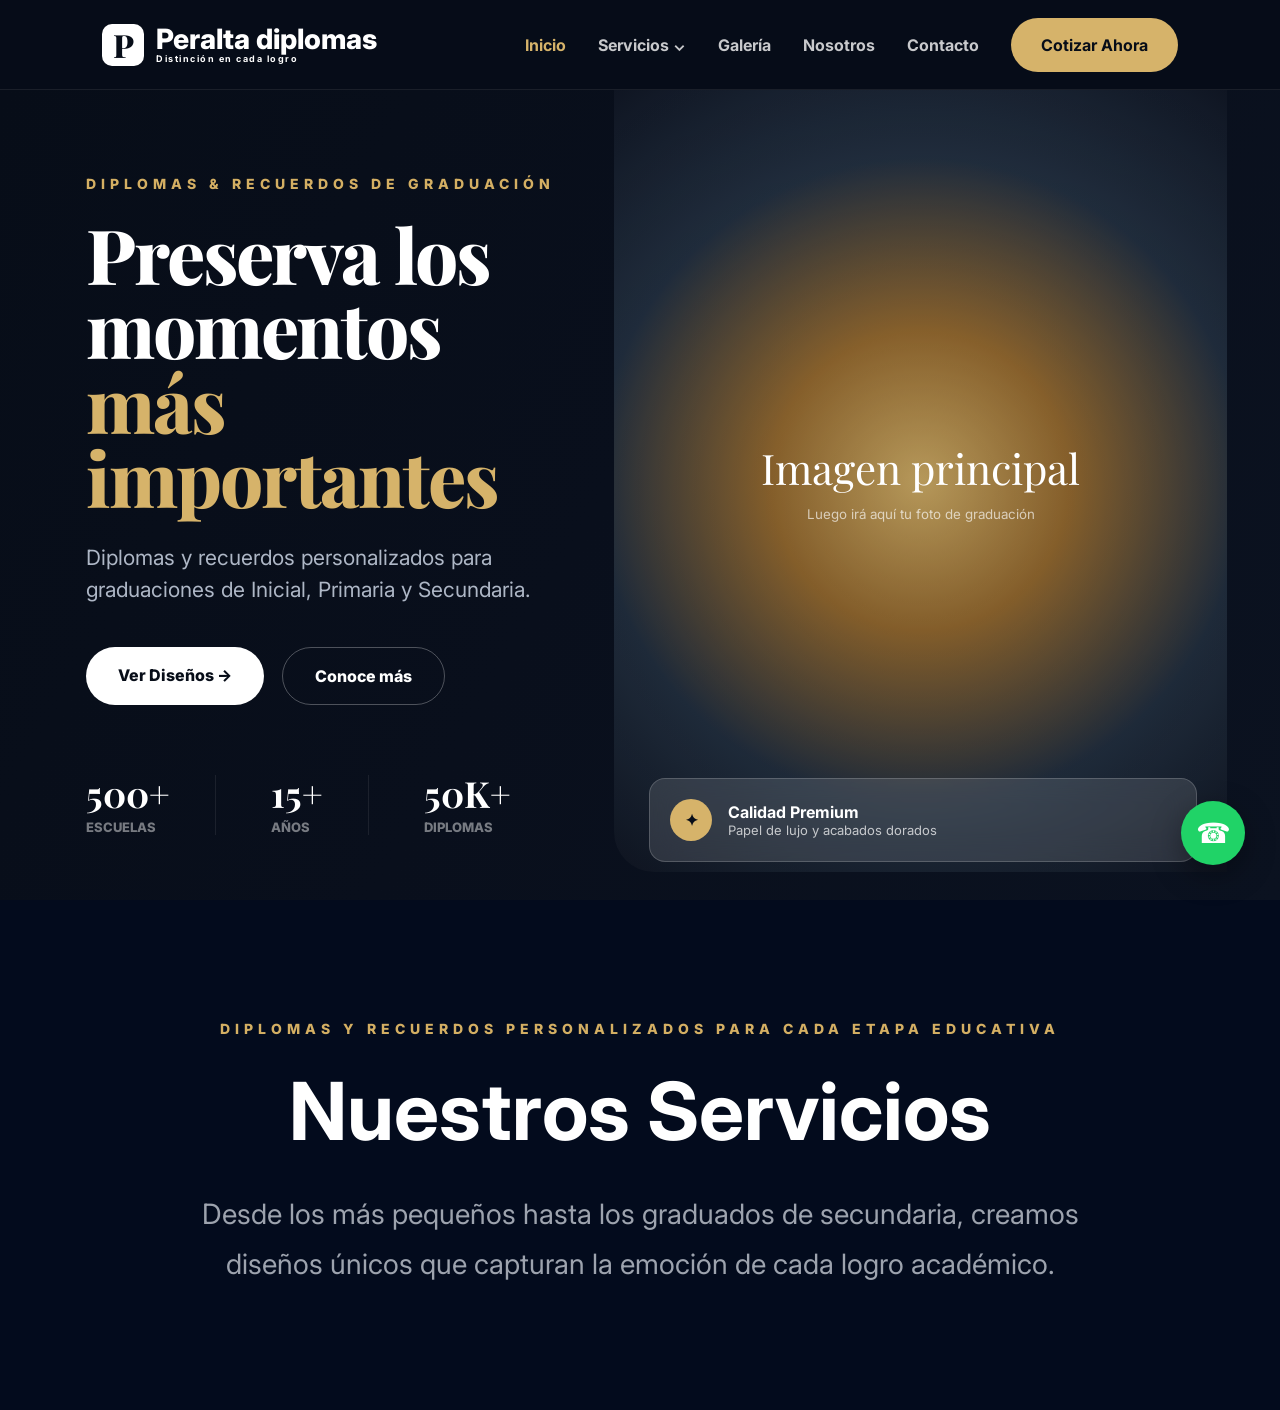
==== index.html @ 95eda418 "Inicio proyecto Peralta Diplomas" ====
<!DOCTYPE html>
<html lang="es">
<head>
    <meta charset="UTF-8">
    <meta name="viewport" content="width=device-width, initial-scale=1.0">
    <title>Peralta Diplomas</title>

    <!-- Tipografías -->
    <link href="https://fonts.googleapis.com/css2?family=Inter:wght@400;500;600;700&family=Playfair+Display:wght@600;700;800&display=swap" rel="stylesheet">

    <!-- Estilos -->
    <link rel="stylesheet" href="css/style.css">
</head>

<body>

    <!-- HEADER FIJO -->
    <header class="header">
        <div class="logo-box">
            <div class="logo-img">P</div>
            <div>
                <h2>Peralta diplomas</h2>
                <p>Distinción en cada logro</p>
            </div>
        </div>

        <nav class="navbar">
            <a href="index.html" class="active">Inicio</a>

            <div class="nav-dropdown">
                <a href="servicios.html">Servicios <span>⌄</span></a>

                <div class="dropdown-menu">
                    <a href="servicios.html#inicial">
                        <strong>Inicial</strong>
                        <small>Colorido y divertido</small>
                    </a>

                    <a href="servicios.html#primaria">
                        <strong>Primaria</strong>
                        <small>Creativo y equilibrado</small>
                    </a>

                    <a href="servicios.html#secundaria">
                        <strong>Secundaria</strong>
                        <small>Elegante y formal</small>
                    </a>

                    <a href="servicios.html#cuadros">
                        <strong>Cuadros</strong>
                        <small>Fotos enmarcadas premium</small>
                    </a>

                    <a href="servicios.html" class="ver-todos">Ver todos los servicios →</a>
                </div>
            </div>

            <a href="galeria.html">Galería</a>
            <a href="nosotros.html">Nosotros</a>
            <a href="contacto.html">Contacto</a>
            <a href="contacto.html" class="btn-cotizar">Cotizar Ahora</a>
        </nav>
    </header>


    <!-- HERO PRINCIPAL -->
    <main>

        <section class="hero">

            <div class="hero-text">
                <p class="eyebrow">DIPLOMAS & RECUERDOS DE GRADUACIÓN</p>

                <h1>
                    Preserva los momentos
                    <span>más importantes</span>
                </h1>

                <p class="hero-description">
                    Diplomas y recuerdos personalizados para graduaciones de Inicial, Primaria y Secundaria.
                </p>

                <div class="hero-buttons">
                    <a href="galeria.html" class="btn-primary">Ver Diseños <span>→</span></a>
                    <a href="#servicios" class="btn-secondary">Conoce más</a>
                </div>

                <div class="stats">
                    <div>
                        <h3>500+</h3>
                        <p>Escuelas</p>
                    </div>

                    <div>
                        <h3>15+</h3>
                        <p>Años</p>
                    </div>

                    <div>
                        <h3>50K+</h3>
                        <p>Diplomas</p>
                    </div>
                </div>
            </div>


            <div class="hero-image">
                <div class="image-placeholder">
                    <p>Imagen principal</p>
                    <small>Luego irá aquí tu foto de graduación</small>
                </div>

                <div class="premium-card">
                    <div class="premium-icon">✦</div>
                    <div>
                        <h4>Calidad Premium</h4>
                        <p>Papel de lujo y acabados dorados</p>
                    </div>
                </div>
            </div>

        </section>
<!-- NUESTROS SERVICIOS -->

<section class="services-section">

    <div class="section-header">

        <p class="eyebrow">
            DIPLOMAS Y RECUERDOS PERSONALIZADOS PARA CADA ETAPA EDUCATIVA
        </p>

        <h2>
            Nuestros Servicios
        </h2>

        <p class="section-description">
            Desde los más pequeños hasta los graduados de secundaria,
            creamos diseños únicos que capturan la emoción de cada logro académico.
        </p>

    </div>

</section>
    </main>


    <!-- WHATSAPP FLOTANTE -->
    <a class="whatsapp" href="https://wa.me/51974747446?text=Hola,%20quisiera%20información%20sobre%20los%20recuerdos%20y%20diplomas%20personalizados%20de%20Peralta%20Diplomas." target="_blank">
        ☎
    </a>


    <script src="js/script.js"></script>
</body>
</html>
---- css/style.css ----
*{
    margin:0;
    padding:0;
    box-sizing:border-box;
}

:root{
    --dark:#070d18;
    --dark-2:#0b1220;
    --dark-3:#101827;
    --gold:#d6b36a;
    --gold-soft:#e0c27a;
    --white:#ffffff;
    --text:#aeb7c6;
    --line:rgba(255,255,255,0.08);
}

html{
    scroll-behavior:smooth;
}

body{
    background:var(--dark);
    color:var(--white);
    font-family:'Inter', sans-serif;
}

/* HEADER */
.header{
    width:100%;
    height:90px;
    padding:0 8%;
    background:rgba(7,13,24,0.96);
    border-bottom:1px solid var(--line);

    display:flex;
    justify-content:space-between;
    align-items:center;

    position:fixed;
    top:0;
    left:0;
    z-index:1000;
}

.logo-box{
    display:flex;
    align-items:center;
    gap:12px;
}

.logo-img{
    width:42px;
    height:42px;
    border-radius:10px;
    background:var(--white);
    color:var(--dark);
    font-family:'Playfair Display', serif;
    font-size:32px;
    font-weight:800;

    display:flex;
    align-items:center;
    justify-content:center;
}

.logo-box h2{
    font-size:28px;
    line-height:1;
    font-weight:800;
}

.logo-box p{
    font-size:9px;
    letter-spacing:1.5px;
    font-weight:700;
}

.logo-box span{
    font-family:'Playfair Display', serif;
    font-size:24px;
    font-weight:700;
    margin-left:8px;
}

.navbar{
    display:flex;
    align-items:center;
    gap:32px;
}

.navbar a{
    color:rgba(255,255,255,0.78);
    text-decoration:none;
    font-weight:700;
    transition:0.3s;
}

.navbar a:hover,
.navbar a.active{
    color:var(--gold);
}

.btn-cotizar{
    background:var(--gold);
    color:var(--dark)!important;
    padding:17px 30px;
    border-radius:40px;
}

/* DROPDOWN */
.nav-dropdown{
    position:relative;
}

.dropdown-menu{
    position:absolute;
    top:45px;
    left:-20px;
    width:260px;
    background:#0e1728;
    border:1px solid var(--line);
    border-radius:16px;
    overflow:hidden;
    opacity:0;
    visibility:hidden;
    transform:translateY(10px);
    transition:0.3s;
    box-shadow:0 20px 50px rgba(0,0,0,0.35);
}

.nav-dropdown:hover .dropdown-menu{
    opacity:1;
    visibility:visible;
    transform:translateY(0);
}

.dropdown-menu a{
    display:block;
    padding:18px;
    color:white;
}

.dropdown-menu a:hover{
    background:rgba(255,255,255,0.04);
}

.dropdown-menu strong{
    display:block;
    font-size:15px;
}

.dropdown-menu small{
    color:var(--text);
}

.ver-todos{
    border-top:1px solid var(--line);
    color:var(--gold)!important;
}

/* HERO */
main{
    padding-top:90px;
}

.hero{
    min-height:calc(100vh - 90px);
    display:grid;
    grid-template-columns:48% 52%;
    background:linear-gradient(120deg,#070d18 0%,#090f1c 48%,#0b1220 100%);
}

.hero-text{
    padding:70px 8% 50px 14%;
    display:flex;
    flex-direction:column;
    justify-content:center;
}

.eyebrow{
    color:var(--gold);
    font-size:13px;
    font-weight:800;
    letter-spacing:8px;
    margin-bottom:28px;
}

.hero h1{
    font-family:'Playfair Display', serif;
    font-size:76px;
    line-height:0.98;
    font-weight:800;
    letter-spacing:-2px;
    margin-bottom:28px;
}

.hero h1 span{
    color:var(--gold);
    display:block;
}

.hero-description{
    color:var(--text);
    font-size:21px;
    line-height:1.5;
    max-width:620px;
    margin-bottom:42px;
}

.hero-buttons{
    display:flex;
    gap:18px;
    margin-bottom:70px;
}

.btn-primary,
.btn-secondary{
    padding:18px 32px;
    border-radius:40px;
    text-decoration:none;
    font-weight:800;
    transition:0.3s;
}

.btn-primary{
    background:white;
    color:var(--dark);
}

.btn-secondary{
    color:white;
    border:1px solid rgba(255,255,255,0.28);
}

.btn-primary:hover,
.btn-secondary:hover{
    transform:translateY(-4px);
}

.stats{
    display:flex;
    gap:55px;
}

.stats div{
    padding-right:45px;
    border-right:1px solid var(--line);
}

.stats div:last-child{
    border-right:none;
}

.stats h3{
    font-family:'Playfair Display', serif;
    color:white;
    font-size:36px;
    line-height:1;
}

.stats p{
    color:rgba(255,255,255,0.45);
    text-transform:uppercase;
    font-weight:800;
    font-size:13px;
    margin-top:8px;
}

/* HERO IMAGE */
.hero-image{
    position:relative;
    min-height:calc(100vh - 90px);
    padding:0 8% 28px 0;
    display:flex;
    align-items:stretch;
}

.image-placeholder{
    width:100%;
    min-height:100%;
    border-radius:0 0 0 40px;
    background:
        linear-gradient(rgba(0,0,0,0.12),rgba(0,0,0,0.18)),
        radial-gradient(circle at center,#d6b36a 0%,#9c6f32 30%,#243244 65%,#111827 100%);
    display:flex;
    flex-direction:column;
    justify-content:center;
    align-items:center;
    text-align:center;
    color:white;
    overflow:hidden;
}

.image-placeholder p{
    font-family:'Playfair Display', serif;
    font-size:42px;
}

.image-placeholder small{
    color:rgba(255,255,255,0.65);
    margin-top:10px;
}

.premium-card{
    position:absolute;
    left:35px;
    right:calc(8% + 30px);
    bottom:38px;
    padding:20px;
    border-radius:16px;
    background:rgba(255,255,255,0.12);
    backdrop-filter:blur(14px);
    border:1px solid rgba(255,255,255,0.18);

    display:flex;
    gap:16px;
    align-items:center;
}

.premium-icon{
    width:42px;
    height:42px;
    border-radius:50%;
    background:var(--gold);
    color:var(--dark);
    display:flex;
    align-items:center;
    justify-content:center;
    font-weight:900;
}

.premium-card h4{
    font-size:16px;
}

.premium-card p{
    color:rgba(255,255,255,0.72);
    font-size:13px;
}

/* SECCIÓN TEMPORAL */
.section-dark{
    min-height:70vh;
    background:#090f1c;
    padding:120px 8%;
    text-align:center;
}

.center{
    text-align:center;
}

.section-title{
    font-family:'Playfair Display', serif;
    font-size:58px;
    margin-bottom:18px;
}

.section-subtitle{
    color:var(--text);
    font-size:20px;
}

/* WHATSAPP */
.whatsapp{
    width:64px;
    height:64px;
    border-radius:50%;
    background:#20d367;
    color:white;
    text-decoration:none;
    font-size:28px;

    display:flex;
    justify-content:center;
    align-items:center;

    position:fixed;
    right:35px;
    bottom:35px;
    z-index:1200;

    box-shadow:0 10px 30px rgba(0,0,0,0.35);
    transition:0.3s;
}

.whatsapp:hover{
    transform:scale(1.08);
}

/* RESPONSIVE */
@media(max-width:1000px){
    .header{
        height:auto;
        padding:18px 6%;
        flex-direction:column;
        gap:18px;
    }

    main{
        padding-top:150px;
    }

    .navbar{
        flex-wrap:wrap;
        justify-content:center;
        gap:18px;
    }

    .hero{
        grid-template-columns:1fr;
    }

    .hero-text{
        padding:60px 8%;
    }

    .hero h1{
        font-size:54px;
    }

    .hero-image{
        padding:0 8% 40px;
        min-height:520px;
    }

    .image-placeholder{
        border-radius:30px;
    }
}
/* ========================= */
/* NUESTROS SERVICIOS */
/* ========================= */

.services-section{
    padding:120px 8%;
    background:#030B1D;
}

.section-header{
    text-align:center;
    max-width:900px;
    margin:auto;
}

.eyebrow{
    color:#D4AF63;
    letter-spacing:5px;
    font-size:14px;
    margin-bottom:25px;
}

.section-header h2{
    font-size:80px;
    color:white;
    margin-bottom:30px;
}

.section-description{
    font-size:28px;
    color:#9DA3AE;
    line-height:1.8;
}
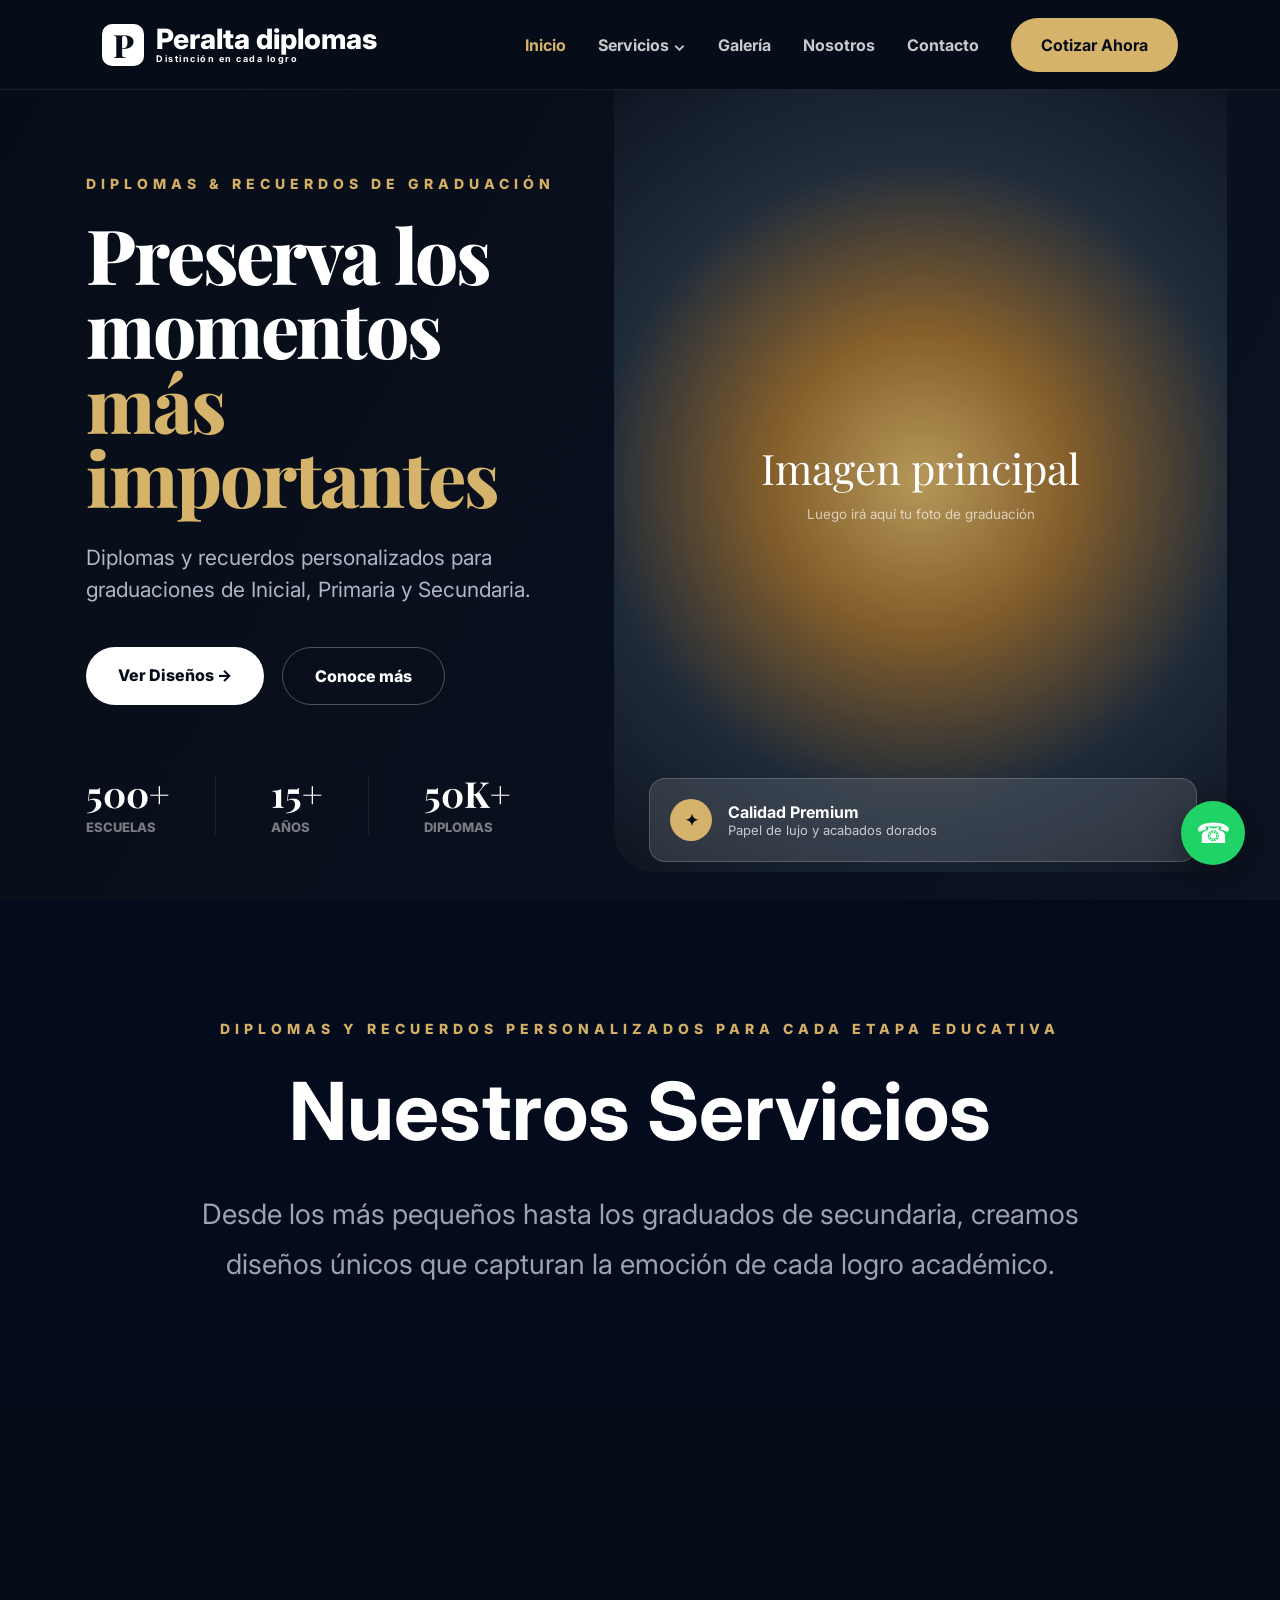
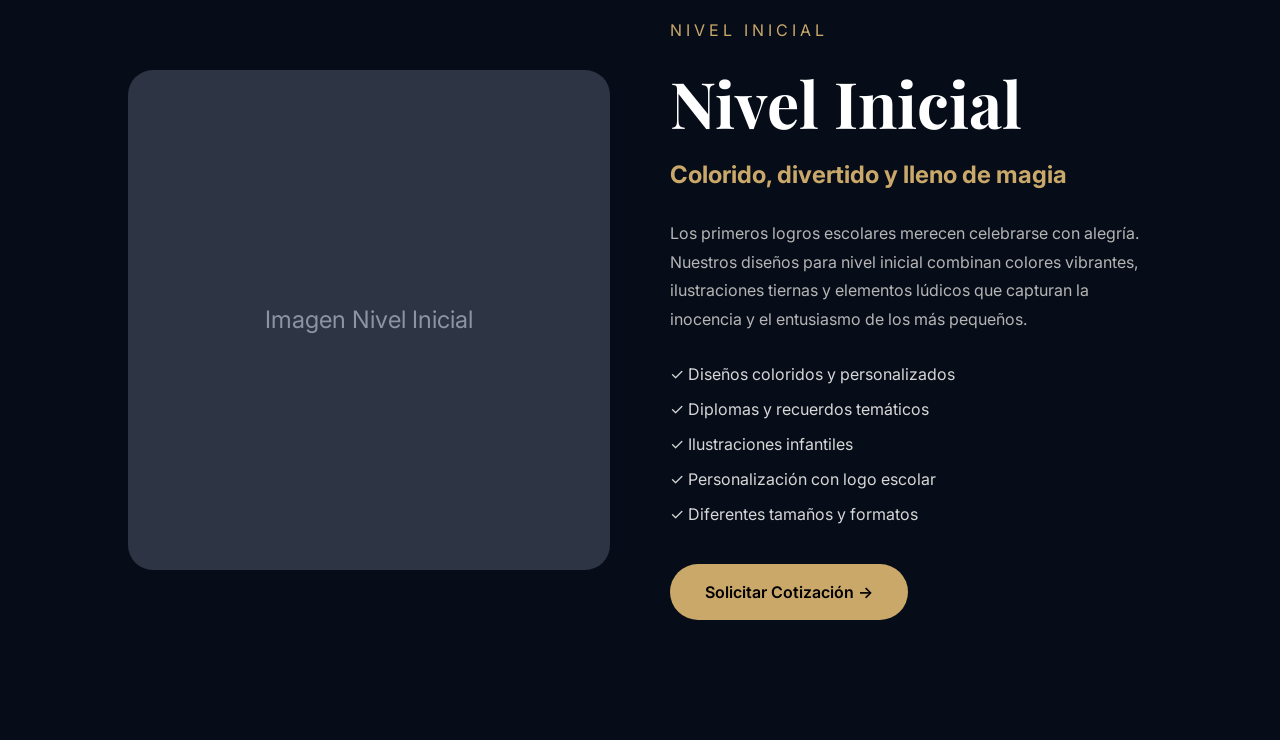
==== commit fa2ebda3: "Agregue bloque Nivel Inicial" ====
--- a/index.html
+++ b/index.html
@@ -142,7 +142,58 @@
     </div>
 
 </section>
-    </main>
+<!-- NIVEL INICIAL -->
+
+<main>
+<section class="service-block">
+
+    <div class="service-image">
+
+        <div class="image-temp">
+            Imagen Nivel Inicial
+        </div>
+
+    </div>
+
+    <div class="service-content">
+
+        <p class="service-tag">
+            NIVEL INICIAL
+        </p>
+
+        <h2>
+            Nivel Inicial
+        </h2>
+
+        <h3>
+            Colorido, divertido y lleno de magia
+        </h3>
+
+        <p class="service-text">
+            Los primeros logros escolares merecen celebrarse con alegría.
+            Nuestros diseños para nivel inicial combinan colores vibrantes,
+            ilustraciones tiernas y elementos lúdicos que capturan la inocencia
+            y el entusiasmo de los más pequeños.
+        </p>
+
+        <ul class="service-list">
+            <li>✓ Diseños coloridos y personalizados</li>
+            <li>✓ Diplomas y recuerdos temáticos</li>
+            <li>✓ Ilustraciones infantiles</li>
+            <li>✓ Personalización con logo escolar</li>
+            <li>✓ Diferentes tamaños y formatos</li>
+        </ul>
+
+        <a href="contacto.html" class="btn-service">
+            Solicitar Cotización →
+        </a>
+
+    </div>
+
+</section>
+</main>
+
+<!-- WHATSAPP FLOTANTE -->
 
 
     <!-- WHATSAPP FLOTANTE -->
--- a/css/style.css
+++ b/css/style.css
@@ -461,4 +461,74 @@
     font-size:28px;
     color:#9DA3AE;
     line-height:1.8;
-}+}
+/* ========================= */
+/* NIVEL INICIAL */
+/* ========================= */
+
+.service-block{
+    display:grid;
+    grid-template-columns:1fr 1fr;
+    gap:60px;
+    align-items:center;
+    padding:120px 10%;
+}
+
+.image-temp{
+    width:100%;
+    height:500px;
+    border-radius:25px;
+    background:#2d3443;
+    color:#8c93a3;
+    display:flex;
+    align-items:center;
+    justify-content:center;
+    font-size:24px;
+}
+
+.service-tag{
+    color:#caa86a;
+    letter-spacing:4px;
+    margin-bottom:20px;
+}
+
+.service-content h2{
+    font-family:'Playfair Display', serif;
+    font-size:64px;
+    color:white;
+    margin-bottom:15px;
+}
+
+.service-content h3{
+    color:#caa86a;
+    font-size:24px;
+    margin-bottom:30px;
+}
+
+.service-text{
+    color:#b5b5b5;
+    line-height:1.8;
+    margin-bottom:30px;
+}
+
+.service-list{
+    list-style:none;
+    padding:0;
+    margin-bottom:40px;
+}
+
+.service-list li{
+    margin-bottom:15px;
+    color:#d7d7d7;
+}
+
+.btn-service{
+    display:inline-block;
+    padding:18px 35px;
+    background:#caa86a;
+    color:#000;
+    border-radius:50px;
+    text-decoration:none;
+    font-weight:600;
+}
+
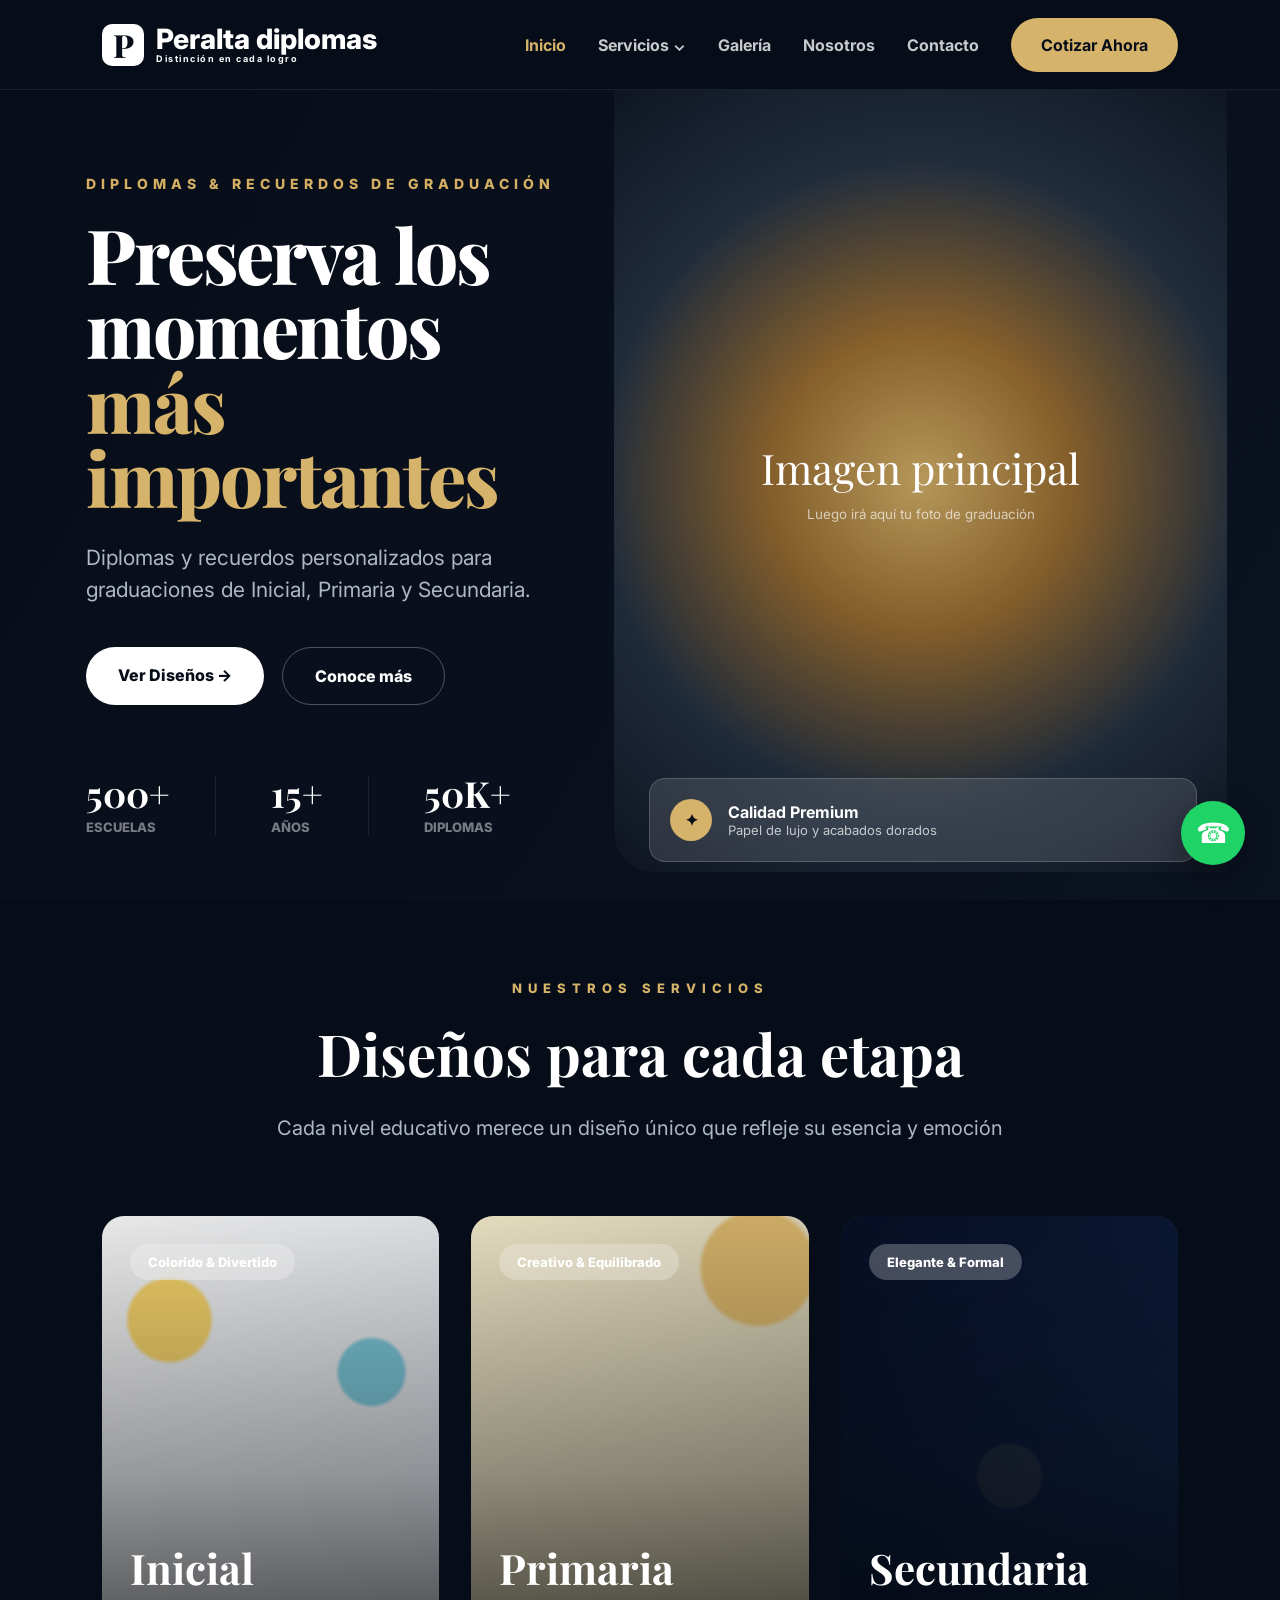
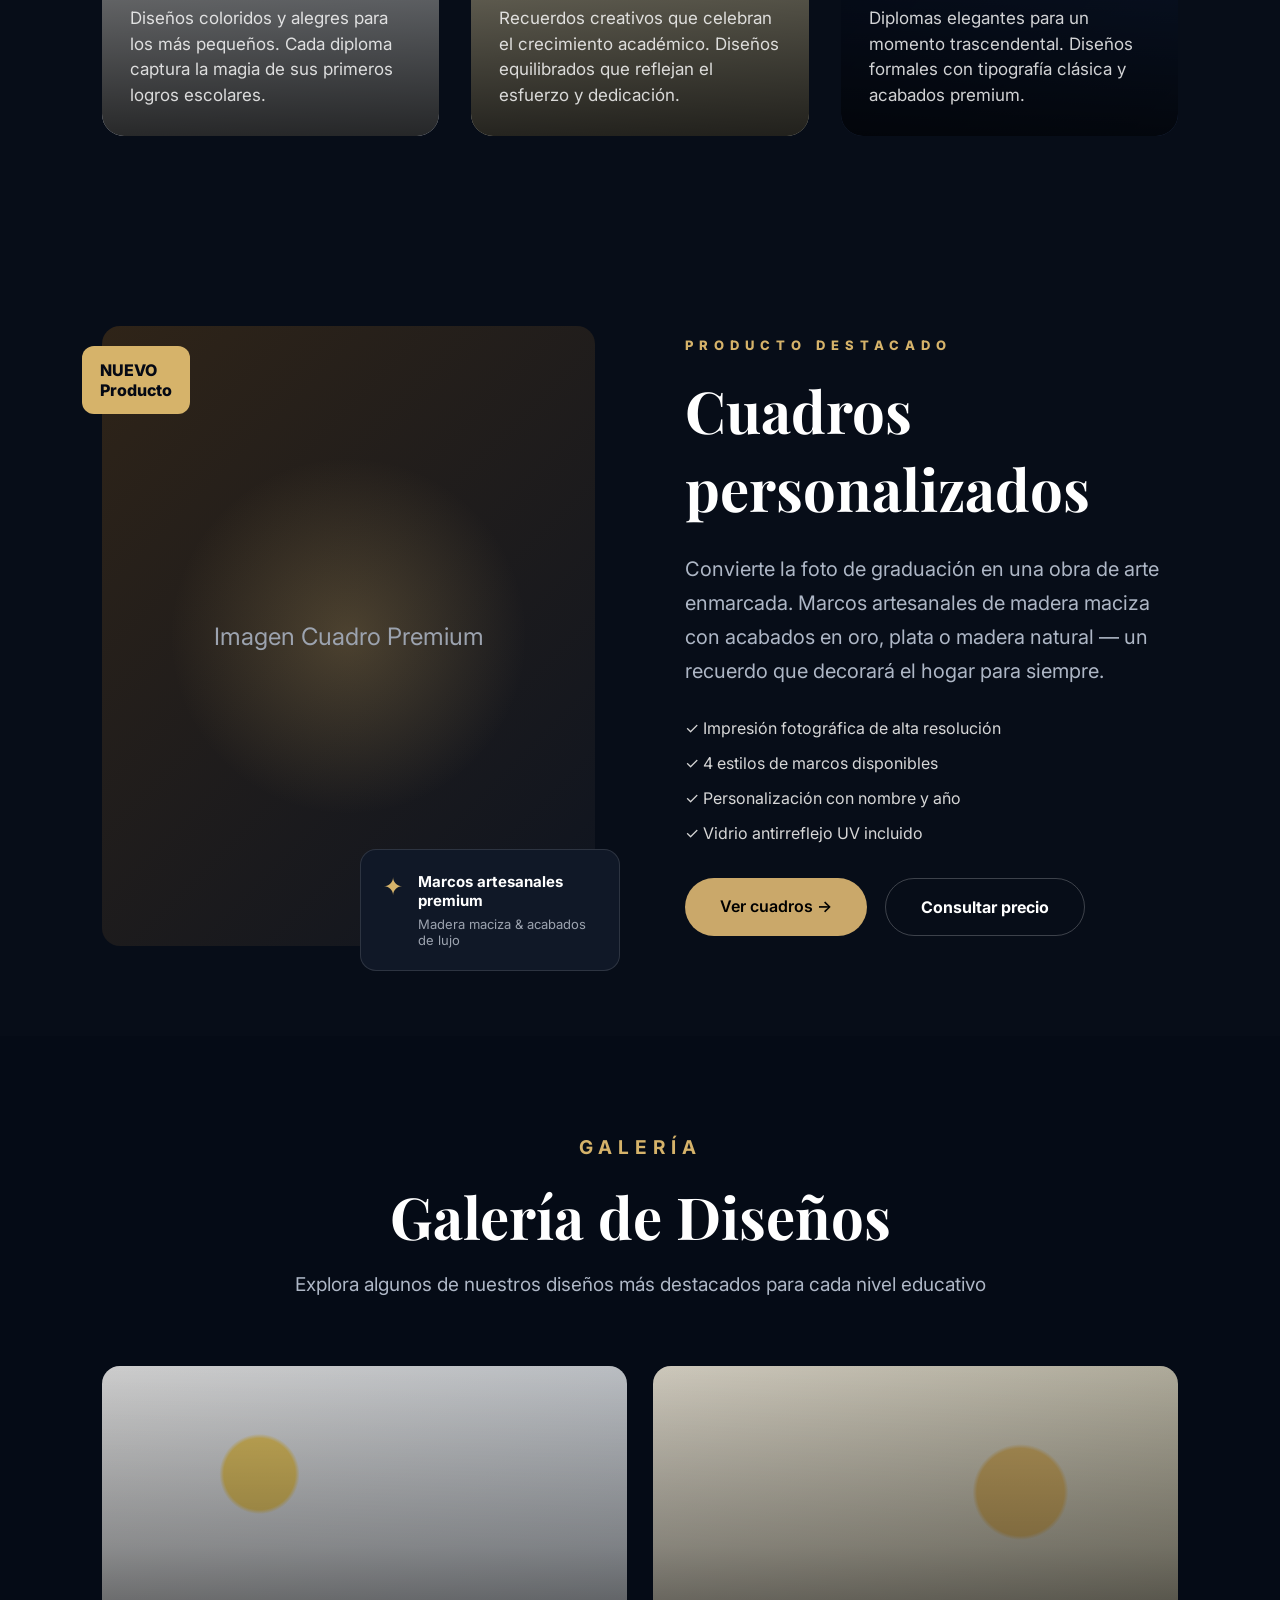
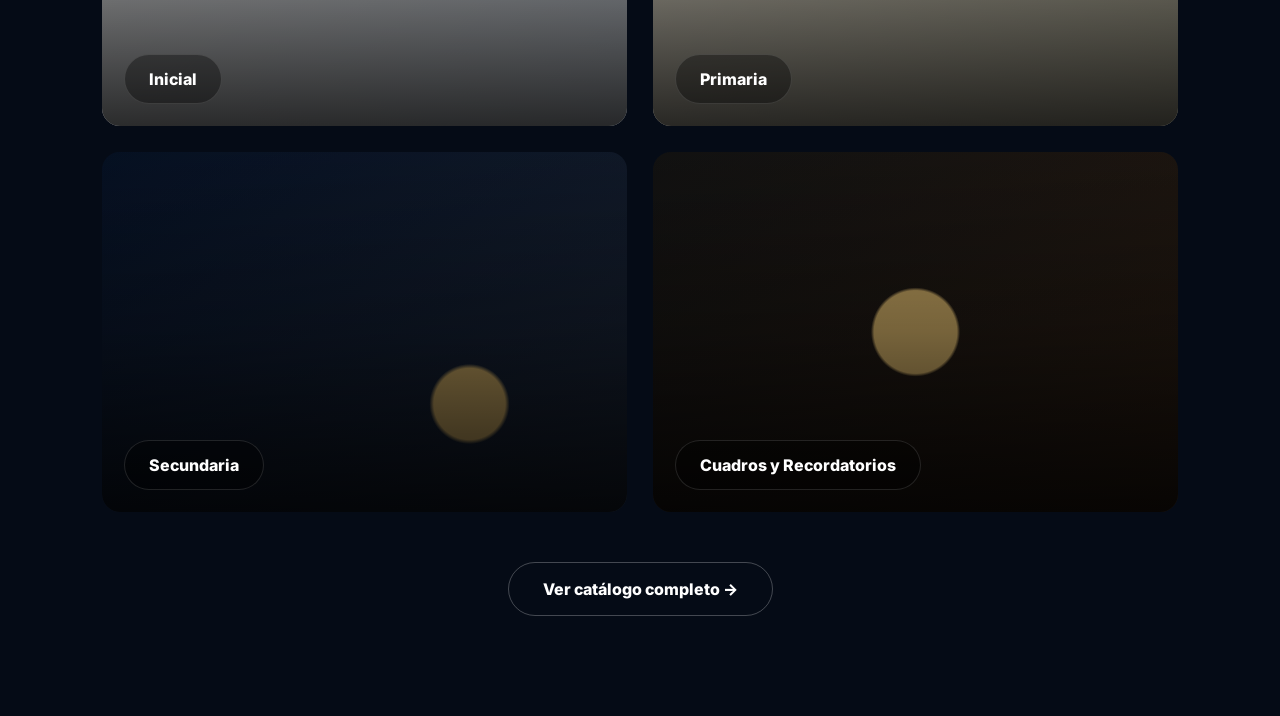
==== commit d392a72e: "Galería y mejoras visuales" ====
--- a/index.html
+++ b/index.html
@@ -120,78 +120,158 @@
             </div>
 
         </section>
-<!-- NUESTROS SERVICIOS -->
-
-<section class="services-section">
+<!-- DISEÑOS PARA CADA ETAPA -->
+
+<section class="designs-section" id="servicios">
 
     <div class="section-header">
-
-        <p class="eyebrow">
-            DIPLOMAS Y RECUERDOS PERSONALIZADOS PARA CADA ETAPA EDUCATIVA
+        <p class="section-tag">NUESTROS SERVICIOS</p>
+
+        <h2>Diseños para cada etapa</h2>
+
+        <p class="section-description">
+            Cada nivel educativo merece un diseño único que refleje su esencia y emoción
         </p>
-
-        <h2>
-            Nuestros Servicios
-        </h2>
-
-        <p class="section-description">
-            Desde los más pequeños hasta los graduados de secundaria,
-            creamos diseños únicos que capturan la emoción de cada logro académico.
+    </div>
+
+    <div class="designs-grid">
+
+        <div class="design-card card-inicial">
+            <div class="card-badge">Colorido & Divertido</div>
+
+            <div class="card-content">
+                <h3>Inicial</h3>
+                <p>
+                    Diseños coloridos y alegres para los más pequeños.
+                    Cada diploma captura la magia de sus primeros logros escolares.
+                </p>
+            </div>
+        </div>
+
+        <div class="design-card card-primaria">
+            <div class="card-badge">Creativo & Equilibrado</div>
+
+            <div class="card-content">
+                <h3>Primaria</h3>
+                <p>
+                    Recuerdos creativos que celebran el crecimiento académico.
+                    Diseños equilibrados que reflejan el esfuerzo y dedicación.
+                </p>
+            </div>
+        </div>
+
+        <div class="design-card card-secundaria">
+            <div class="card-badge">Elegante & Formal</div>
+
+            <div class="card-content">
+                <h3>Secundaria</h3>
+                <p>
+                    Diplomas elegantes para un momento trascendental.
+                    Diseños formales con tipografía clásica y acabados premium.
+                </p>
+            </div>
+        </div>
+
+    </div>
+
+</section>
+
+<!-- CUADROS Y RECORDATORIOS -->
+
+<section class="featured-product">
+
+    <div class="featured-image">
+        <span class="new-label">NUEVO<br>Producto</span>
+
+        <div class="frame-placeholder">
+            Imagen Cuadro Premium
+        </div>
+
+        <div class="frame-card">
+            <span>✦</span>
+            <div>
+                <h4>Marcos artesanales premium</h4>
+                <p>Madera maciza & acabados de lujo</p>
+            </div>
+        </div>
+    </div>
+
+    <div class="featured-content">
+
+        <p class="section-tag">PRODUCTO DESTACADO</p>
+
+        <h2>Cuadros personalizados</h2>
+
+        <p class="featured-text">
+            Convierte la foto de graduación en una obra de arte enmarcada.
+            Marcos artesanales de madera maciza con acabados en oro, plata o
+            madera natural — un recuerdo que decorará el hogar para siempre.
         </p>
 
+        <ul class="featured-list">
+            <li>✓ Impresión fotográfica de alta resolución</li>
+            <li>✓ 4 estilos de marcos disponibles</li>
+            <li>✓ Personalización con nombre y año</li>
+            <li>✓ Vidrio antirreflejo UV incluido</li>
+        </ul>
+
+        <div class="featured-buttons">
+            <a href="servicios.html#cuadros" class="btn-service">Ver cuadros →</a>
+            <a href="contacto.html" class="btn-outline">Consultar precio</a>
+        </div>
+
     </div>
 
 </section>
-<!-- NIVEL INICIAL -->
-
-<main>
-<section class="service-block">
-
-    <div class="service-image">
-
-        <div class="image-temp">
-            Imagen Nivel Inicial
-        </div>
-
-    </div>
-
-    <div class="service-content">
-
-        <p class="service-tag">
-            NIVEL INICIAL
+<!-- GALERÍA DE DISEÑOS -->
+
+<section class="gallery-preview" id="galeria">
+
+    <div class="gallery-header">
+        <p class="section-tag">GALERÍA</p>
+
+        <h2>Galería de Diseños</h2>
+
+        <p>
+            Explora algunos de nuestros diseños más destacados para cada nivel educativo
         </p>
-
-        <h2>
-            Nivel Inicial
-        </h2>
-
-        <h3>
-            Colorido, divertido y lleno de magia
-        </h3>
-
-        <p class="service-text">
-            Los primeros logros escolares merecen celebrarse con alegría.
-            Nuestros diseños para nivel inicial combinan colores vibrantes,
-            ilustraciones tiernas y elementos lúdicos que capturan la inocencia
-            y el entusiasmo de los más pequeños.
-        </p>
-
-        <ul class="service-list">
-            <li>✓ Diseños coloridos y personalizados</li>
-            <li>✓ Diplomas y recuerdos temáticos</li>
-            <li>✓ Ilustraciones infantiles</li>
-            <li>✓ Personalización con logo escolar</li>
-            <li>✓ Diferentes tamaños y formatos</li>
-        </ul>
-
-        <a href="contacto.html" class="btn-service">
-            Solicitar Cotización →
-        </a>
-
-    </div>
+    </div>
+
+    <div class="gallery-grid">
+
+        <div class="gallery-card">
+            <div class="gallery-img temp-inicial"></div>
+            <span class="gallery-label">Inicial</span>
+            <div class="zoom-icon">⌕</div>
+        </div>
+
+        <div class="gallery-card">
+            <div class="gallery-img temp-primaria"></div>
+            <span class="gallery-label">Primaria</span>
+            <div class="zoom-icon">⌕</div>
+        </div>
+
+        <div class="gallery-card">
+            <div class="gallery-img temp-secundaria"></div>
+            <span class="gallery-label">Secundaria</span>
+            <div class="zoom-icon">⌕</div>
+        </div>
+
+        <div class="gallery-card">
+            <div class="gallery-img temp-cuadros"></div>
+            <span class="gallery-label">Cuadros y Recordatorios</span>
+            <div class="zoom-icon">⌕</div>
+        </div>
+
+    </div>
+
+<div class="catalog-button-wrap">
+    <a href="galeria.html" class="catalog-button">
+        Ver catálogo completo →
+    </a>
+</div>
 
 </section>
-</main>
 
 <!-- WHATSAPP FLOTANTE -->
 
--- a/css/style.css
+++ b/css/style.css
@@ -434,7 +434,7 @@
 /* ========================= */
 
 .services-section{
-    padding:120px 8%;
+    padding:60px 8%;
     background:#030B1D;
 }
 
@@ -471,7 +471,7 @@
     grid-template-columns:1fr 1fr;
     gap:60px;
     align-items:center;
-    padding:120px 10%;
+    padding:60px 10%;
 }
 
 .image-temp{
@@ -531,4 +531,462 @@
     text-decoration:none;
     font-weight:600;
 }
-
+.service-block:nth-child(even){
+    grid-template-columns:1fr 1fr;
+}
+
+.service-block:nth-child(even) .service-content{
+    order:1;
+}
+
+.service-block:nth-child(even) .service-image{
+    order:2;
+}
+/* ========================= */
+/* DISEÑOS PARA CADA ETAPA */
+/* ========================= */
+
+.designs-section{
+    padding:80px 8% 100px;
+    background:#070d18;
+}
+
+.designs-section .section-header{
+    text-align:center;
+    max-width:900px;
+    margin:0 auto 70px;
+}
+
+.section-tag{
+    color:#d6b36a;
+    letter-spacing:6px;
+    font-size:13px;
+    font-weight:800;
+    margin-bottom:18px;
+}
+
+.designs-section h2{
+    font-family:'Playfair Display', serif;
+    font-size:58px;
+    color:white;
+    margin-bottom:18px;
+}
+
+.designs-section .section-description{
+    color:#aeb7c6;
+    font-size:20px;
+}
+
+.designs-grid{
+    display:grid;
+    grid-template-columns:repeat(3, 1fr);
+    gap:32px;
+}
+
+.design-card{
+    height:520px;
+    border-radius:22px;
+    overflow:hidden;
+    position:relative;
+    padding:28px;
+    display:flex;
+    align-items:flex-end;
+    background:#2d3443;
+    cursor:pointer;
+    transition:transform .4s ease;
+}
+
+.design-card::before{
+    content:"";
+    position:absolute;
+    inset:0;
+    background:linear-gradient(
+        to bottom,
+        rgba(0,0,0,.05),
+        rgba(0,0,0,.35),
+        rgba(0,0,0,.82)
+    );
+    z-index:1;
+}
+
+.design-card::after{
+    content:"";
+    position:absolute;
+    inset:0;
+    background-size:cover;
+    background-position:center;
+    transition:transform .6s ease;
+    z-index:0;
+}
+
+/* Imágenes temporales */
+.card-inicial::after{
+    background:
+        radial-gradient(circle at 20% 20%, #f5d36b 0 8%, transparent 9%),
+        radial-gradient(circle at 80% 30%, #7cc7d9 0 7%, transparent 8%),
+        linear-gradient(135deg, #f4f4f4, #cfd6df);
+}
+
+.card-primaria::after{
+    background:
+        radial-gradient(circle at 85% 10%, #d6b36a 0 10%, transparent 11%),
+        linear-gradient(135deg, #f0e7c8, #b8b49c);
+}
+
+.card-secundaria::after{
+    background:
+        linear-gradient(135deg, rgba(4,13,35,.95), rgba(13,35,75,.85)),
+        radial-gradient(circle at center, #d6b36a 0 10%, transparent 11%);
+}
+
+.design-card:hover::after{
+    transform:scale(1.08);
+}
+
+.card-badge{
+    position:absolute;
+    top:28px;
+    left:28px;
+    z-index:2;
+    padding:10px 18px;
+    border-radius:30px;
+    background:rgba(255,255,255,.25);
+    backdrop-filter:blur(10px);
+    color:white;
+    font-size:13px;
+    font-weight:800;
+}
+
+.card-content{
+    position:relative;
+    z-index:2;
+    color:white;
+}
+
+.card-content h3{
+    font-family:'Playfair Display', serif;
+    font-size:42px;
+    margin-bottom:10px;
+}
+
+.card-content p{
+    color:rgba(255,255,255,.82);
+    font-size:17px;
+    line-height:1.5;
+}
+
+/* Responsive */
+@media(max-width:1000px){
+    .designs-grid{
+        grid-template-columns:1fr;
+    }
+
+    .design-card{
+        height:460px;
+    }
+
+    .designs-section h2{
+        font-size:44px;
+    }
+}
+/* ========================= */
+/* CUADROS PERSONALIZADOS */
+/* ========================= */
+
+.featured-product{
+    display:grid;
+    grid-template-columns:1fr 1fr;
+    gap:90px;
+    align-items:center;
+    padding:90px 8%;
+    background:#070d18;
+}
+
+.featured-image{
+    position:relative;
+}
+
+.frame-placeholder{
+    height:620px;
+    border-radius:18px;
+    background:
+        radial-gradient(circle at center, rgba(214,179,106,.25), transparent 45%),
+        linear-gradient(135deg, #2f2418, #0e1420);
+    display:flex;
+    align-items:center;
+    justify-content:center;
+    color:#9ca3af;
+    font-size:24px;
+}
+
+.new-label{
+    position:absolute;
+    top:20px;
+    left:-20px;
+    background:#d6b36a;
+    color:#050914;
+    padding:14px 18px;
+    border-radius:12px;
+    font-weight:800;
+    z-index:3;
+}
+
+.frame-card{
+    position:absolute;
+    right:-25px;
+    bottom:-25px;
+    width:260px;
+    padding:22px;
+    border-radius:16px;
+    background:#101827;
+    border:1px solid rgba(255,255,255,.12);
+    display:flex;
+    gap:15px;
+}
+
+.frame-card span{
+    color:#d6b36a;
+    font-size:24px;
+}
+
+.frame-card h4{
+    color:white;
+    font-size:15px;
+    margin-bottom:6px;
+}
+
+.frame-card p{
+    color:#9ca3af;
+    font-size:13px;
+}
+
+.featured-content h2{
+    font-family:'Playfair Display', serif;
+    font-size:58px;
+    color:white;
+    margin-bottom:25px;
+}
+
+.featured-text{
+    color:#aeb7c6;
+    font-size:20px;
+    line-height:1.7;
+    margin-bottom:30px;
+}
+
+.featured-list{
+    list-style:none;
+    margin-bottom:35px;
+}
+
+.featured-list li{
+    color:#d7d7d7;
+    margin-bottom:15px;
+}
+
+.featured-buttons{
+    display:flex;
+    gap:18px;
+}
+
+.btn-outline{
+    padding:18px 35px;
+    border:1px solid rgba(255,255,255,.22);
+    color:white;
+    border-radius:50px;
+    text-decoration:none;
+    font-weight:700;
+}
+
+@media(max-width:1000px){
+    .featured-product{
+        grid-template-columns:1fr;
+    }
+
+    .frame-placeholder{
+        height:480px;
+    }
+
+    .featured-content h2{
+        font-size:42px;
+    }
+}
+/* ========================= */
+/* GALERÍA DE DISEÑOS */
+/* ========================= */
+
+.gallery-preview{
+    padding:100px 8%;
+    background:#050b16;
+}
+
+.gallery-header{
+    text-align:center;
+    max-width:850px;
+    margin:0 auto 70px;
+}
+
+.gallery-header h2{
+    font-family:'Playfair Display', serif;
+    font-size:58px;
+    color:white;
+    margin-bottom:18px;
+}
+
+.gallery-header p{
+    color:#aeb7c6;
+    font-size:19px;
+}
+
+.gallery-grid{
+    display:grid;
+    grid-template-columns:1fr 1fr;
+    gap:26px;
+}
+
+.gallery-card{
+    height:360px;
+    border-radius:18px;
+    overflow:hidden;
+    position:relative;
+    cursor:pointer;
+    background:#202938;
+}
+
+.gallery-img{
+    width:100%;
+    height:100%;
+    background-size:cover;
+    background-position:center;
+    transition:transform .6s ease, filter .6s ease;
+}
+
+.gallery-card::after{
+    content:"";
+    position:absolute;
+    inset:0;
+    background:linear-gradient(
+        to bottom,
+        rgba(0,0,0,.12),
+        rgba(0,0,0,.35),
+        rgba(0,0,0,.78)
+    );
+    z-index:1;
+}
+
+.gallery-card:hover .gallery-img{
+    transform:scale(1.08);
+    filter:brightness(.75);
+}
+
+.gallery-label{
+    position:absolute;
+    left:22px;
+    bottom:22px;
+    z-index:2;
+    color:white;
+    padding:14px 24px;
+    border-radius:40px;
+    background:rgba(0,0,0,.35);
+    border:1px solid rgba(255,255,255,.12);
+    font-weight:800;
+}
+
+.zoom-icon{
+    position:absolute;
+    top:50%;
+    left:50%;
+    transform:translate(-50%, -50%) scale(.7);
+    z-index:3;
+
+    width:78px;
+    height:78px;
+    border-radius:50%;
+    border:3px solid #d6b36a;
+    color:white;
+    font-size:48px;
+
+    display:flex;
+    align-items:center;
+    justify-content:center;
+
+    opacity:0;
+    transition:.4s ease;
+}
+
+.gallery-card:hover .zoom-icon{
+    opacity:1;
+    transform:translate(-50%, -50%) scale(1);
+}
+
+/* Imágenes temporales */
+.temp-inicial{
+    background:
+        linear-gradient(rgba(0,0,0,.05), rgba(0,0,0,.15)),
+        radial-gradient(circle at 30% 30%, #f4d36b 0 8%, transparent 9%),
+        linear-gradient(135deg, #f5f5f5, #cfd6df);
+}
+
+.temp-primaria{
+    background:
+        linear-gradient(rgba(0,0,0,.05), rgba(0,0,0,.15)),
+        radial-gradient(circle at 70% 35%, #d6b36a 0 10%, transparent 11%),
+        linear-gradient(135deg, #f5efe0, #b7b39d);
+}
+
+.temp-secundaria{
+    background:
+        linear-gradient(rgba(0,0,0,.15), rgba(0,0,0,.25)),
+        radial-gradient(circle at 70% 70%, #d6b36a 0 8%, transparent 9%),
+        linear-gradient(135deg, #07152d, #1d2738);
+}
+
+.temp-cuadros{
+    background:
+        linear-gradient(rgba(0,0,0,.1), rgba(0,0,0,.2)),
+        radial-gradient(circle at center, #d6b36a 0 13%, transparent 14%),
+        linear-gradient(135deg, #151515, #2b1d12);
+}
+
+@media(max-width:900px){
+    .gallery-grid{
+        grid-template-columns:1fr;
+    }
+
+    .gallery-card{
+        height:300px;
+    }
+}
+.catalog-button-wrap{
+    width:100%;
+    display:flex;
+    justify-content:center;
+    align-items:center;
+    margin-top:50px;
+}
+
+.catalog-button{
+    display:inline-flex;
+    align-items:center;
+    justify-content:center;
+    gap:10px;
+    padding:16px 34px;
+    border-radius:50px;
+    border:1px solid rgba(255,255,255,0.25);
+    color:#ffffff;
+    background:transparent;
+    text-decoration:none;
+    font-weight:800;
+    transition:0.3s ease;
+}
+
+.catalog-button:hover{
+    background:#d6b36a;
+    color:#070d18;
+    transform:translateY(-3px);
+}
+.gallery-header .section-tag{
+    color:#d6b36a;
+    letter-spacing:6px;
+    font-weight:700;
+}
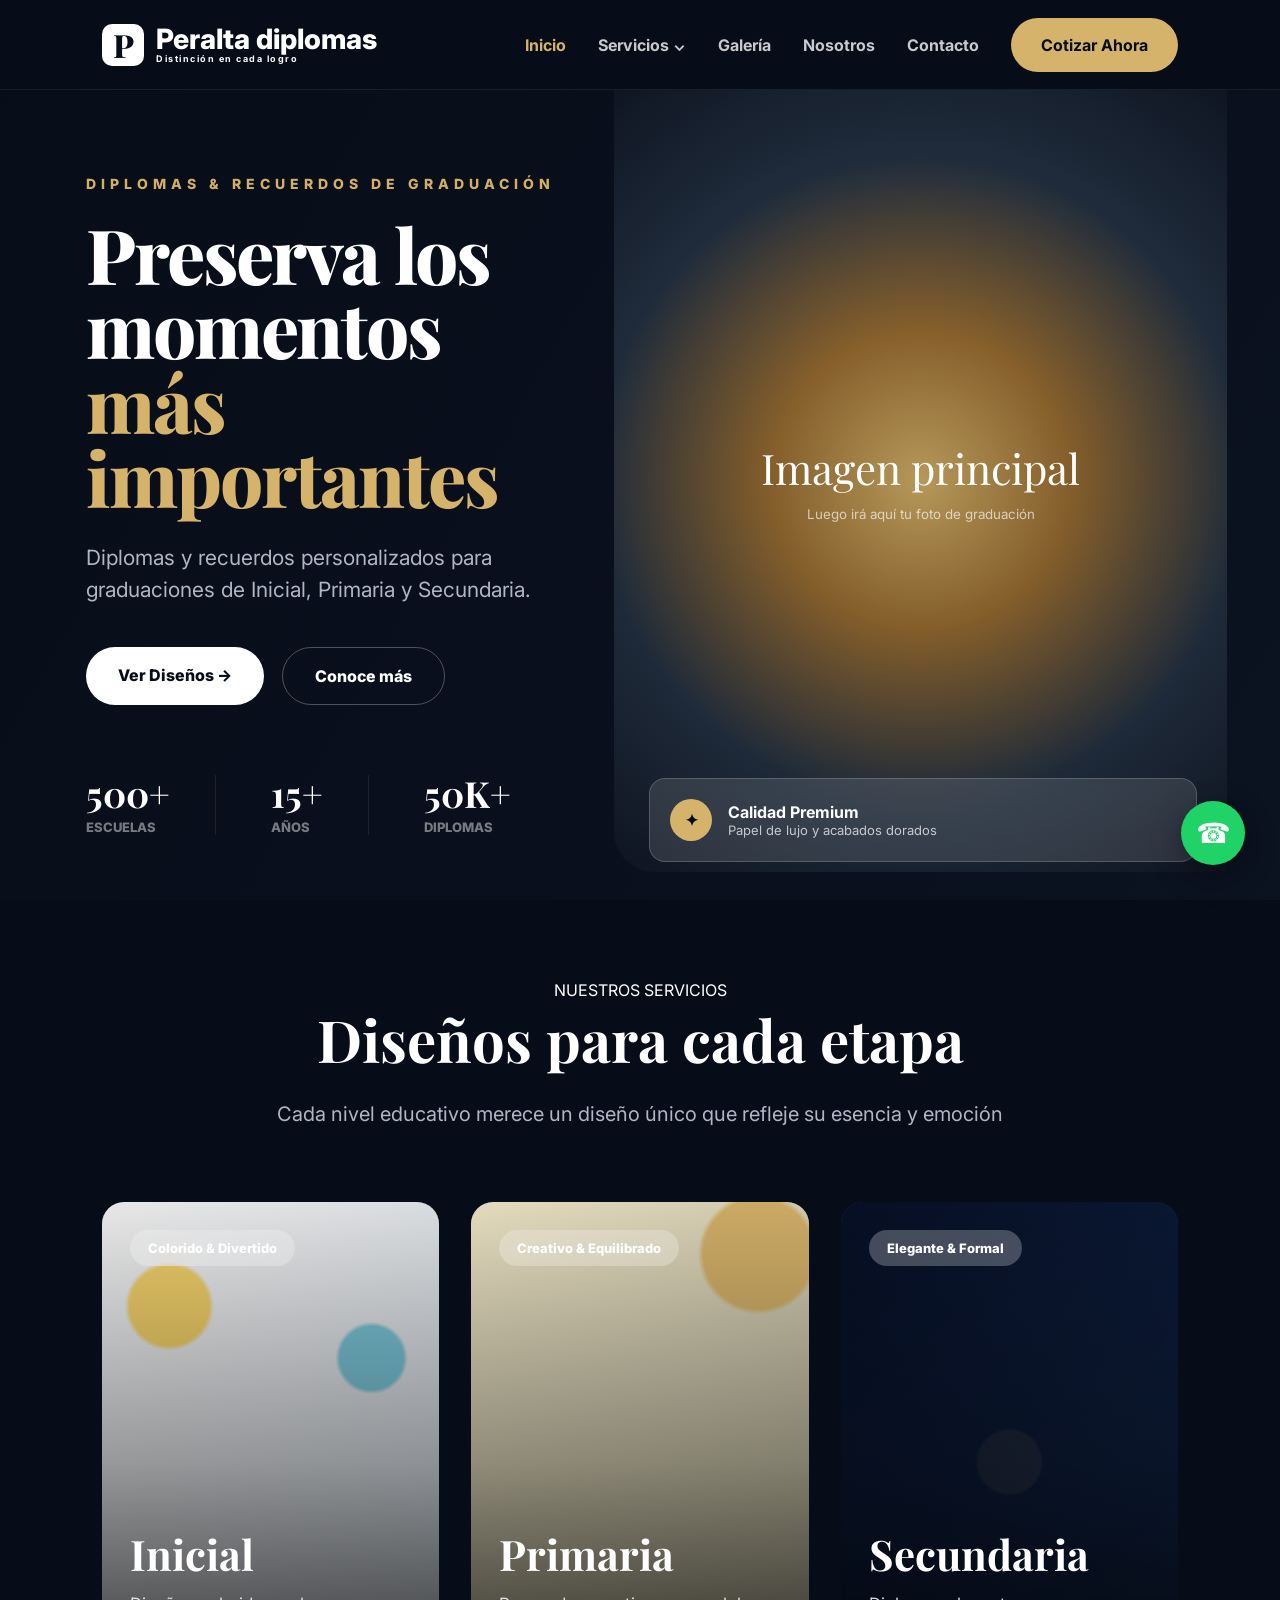
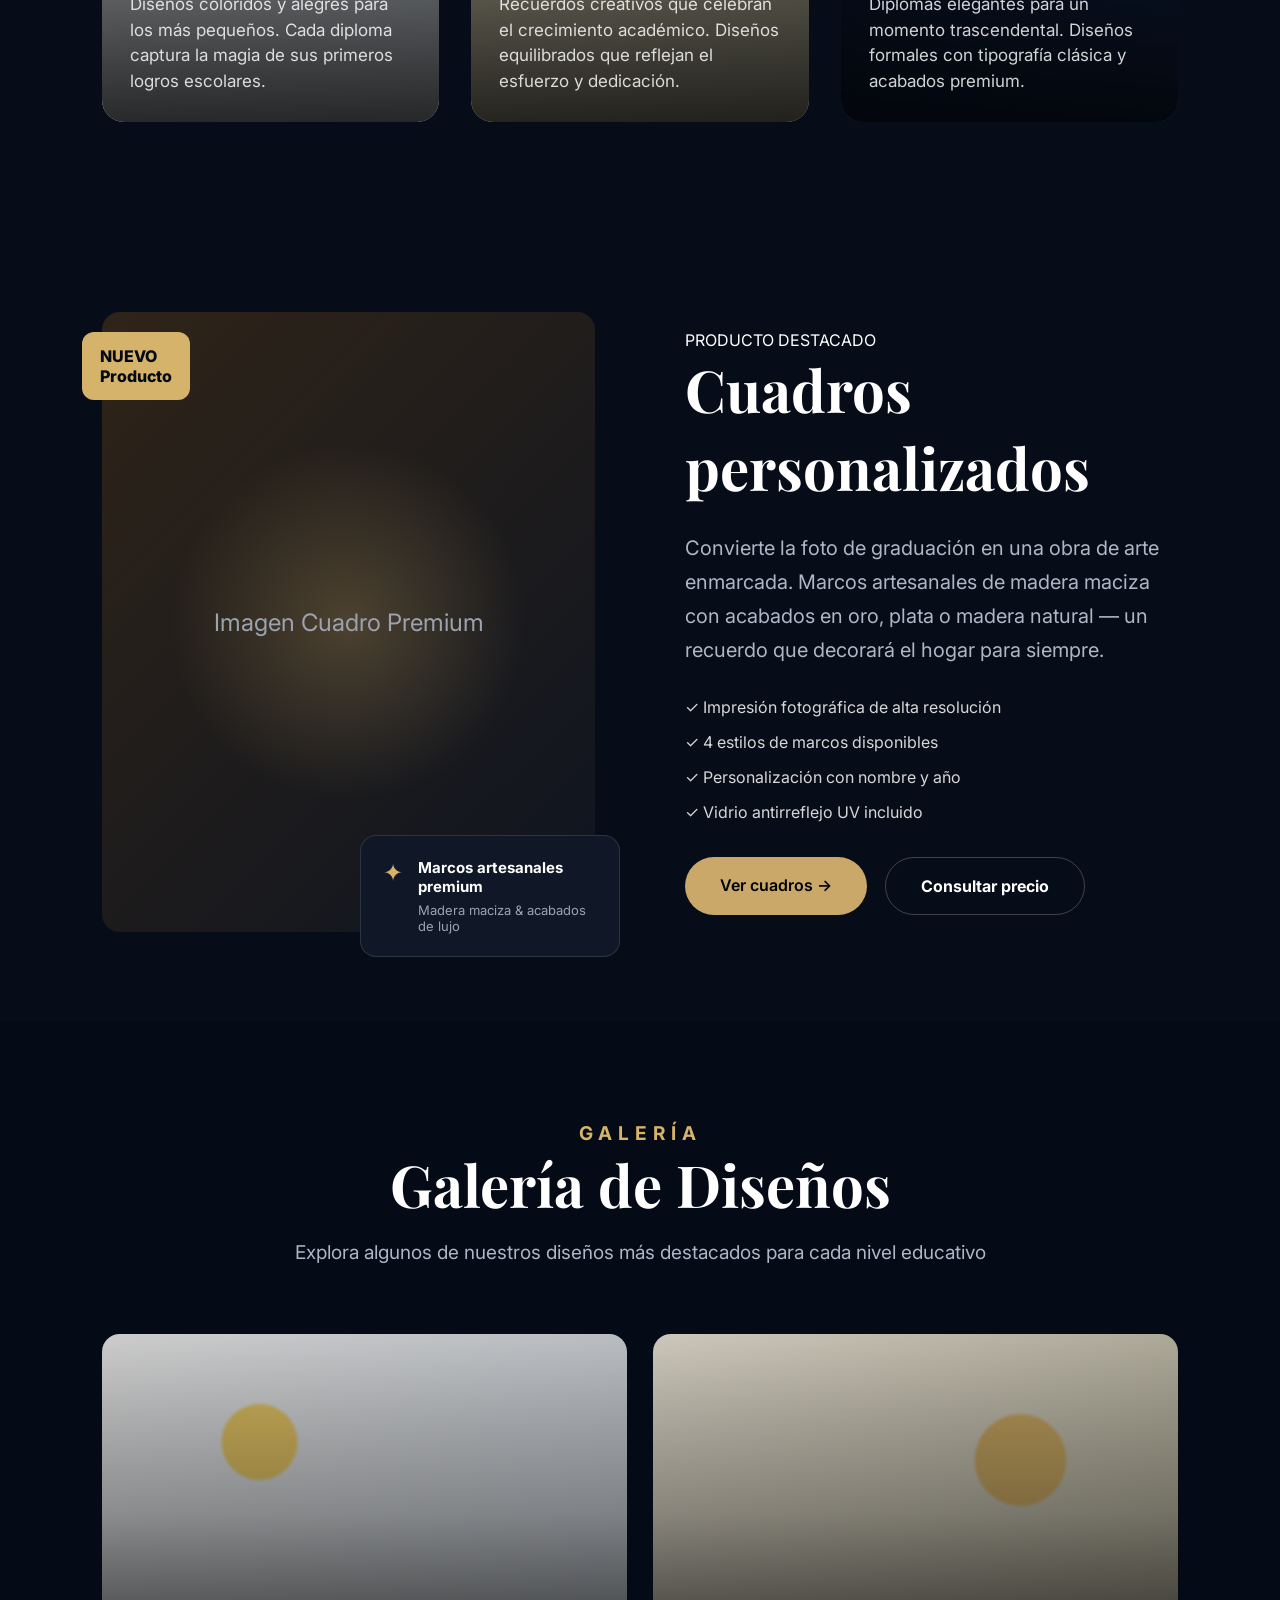
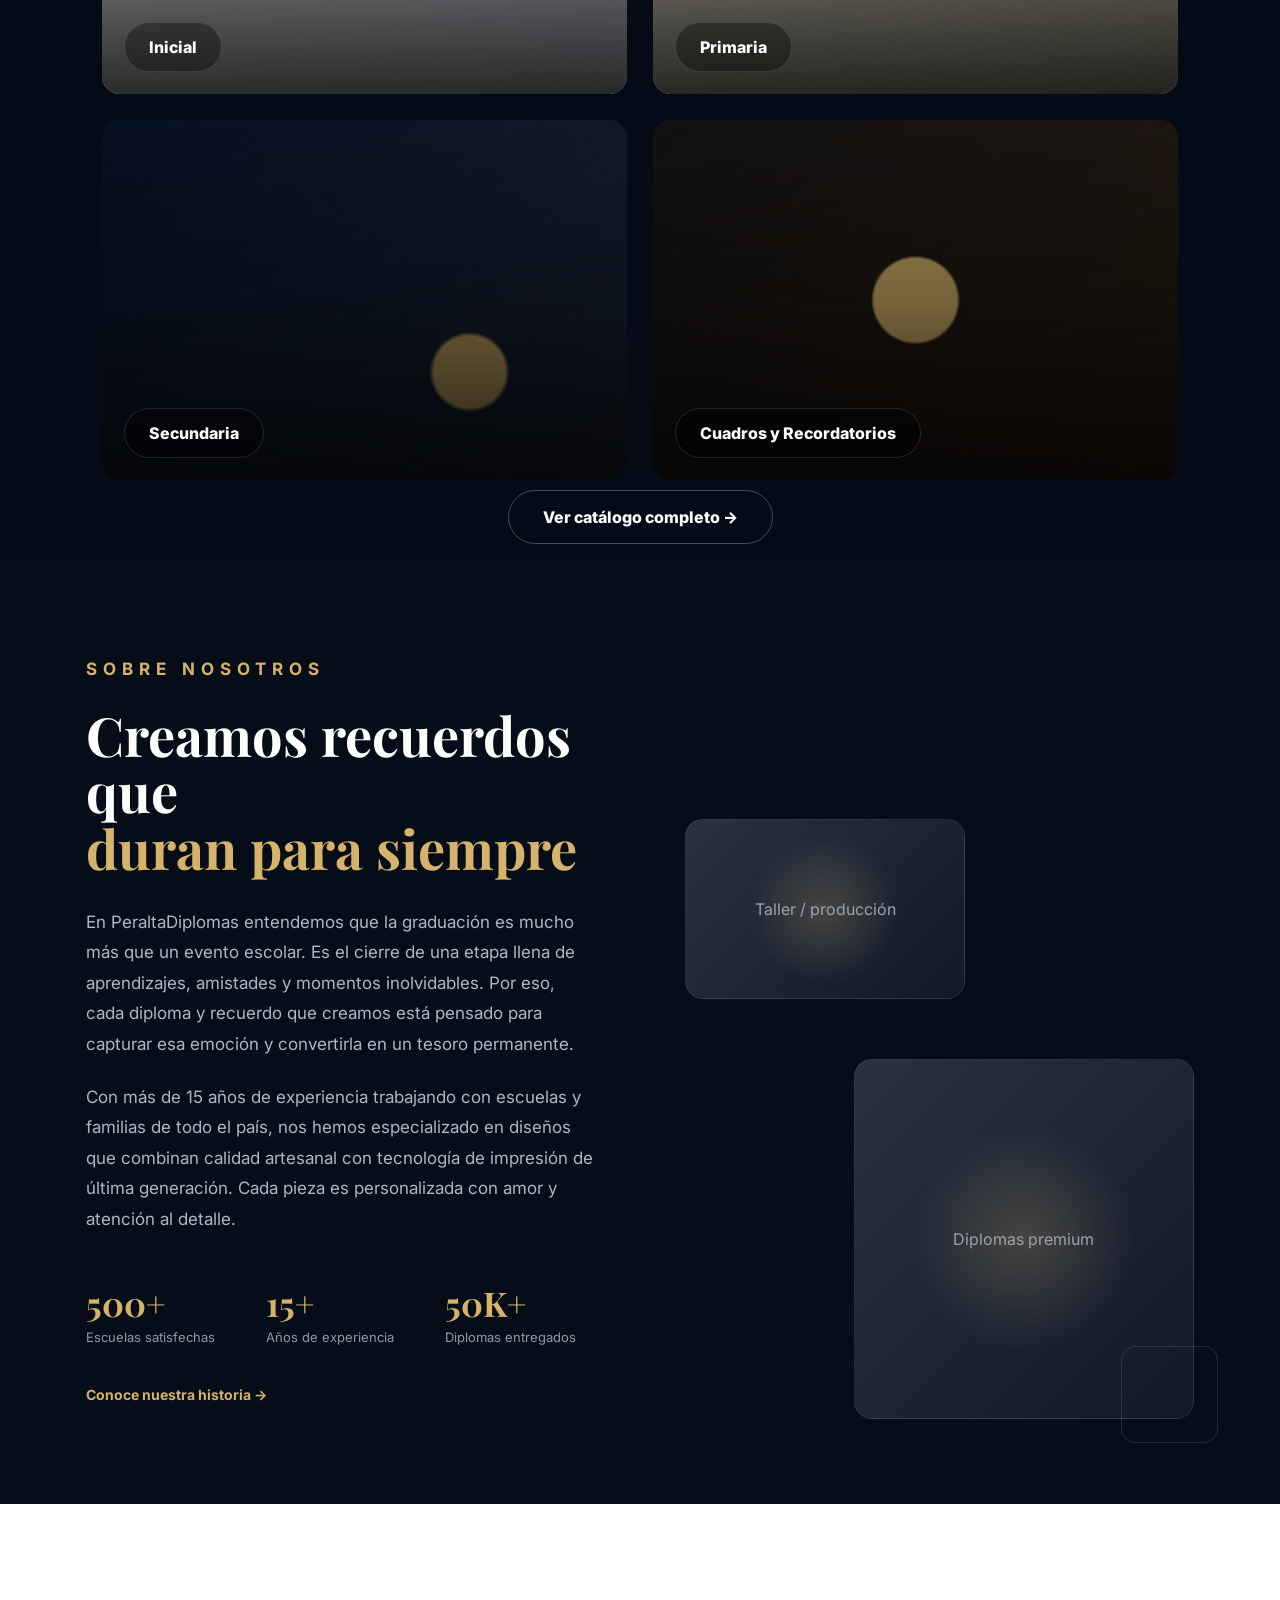
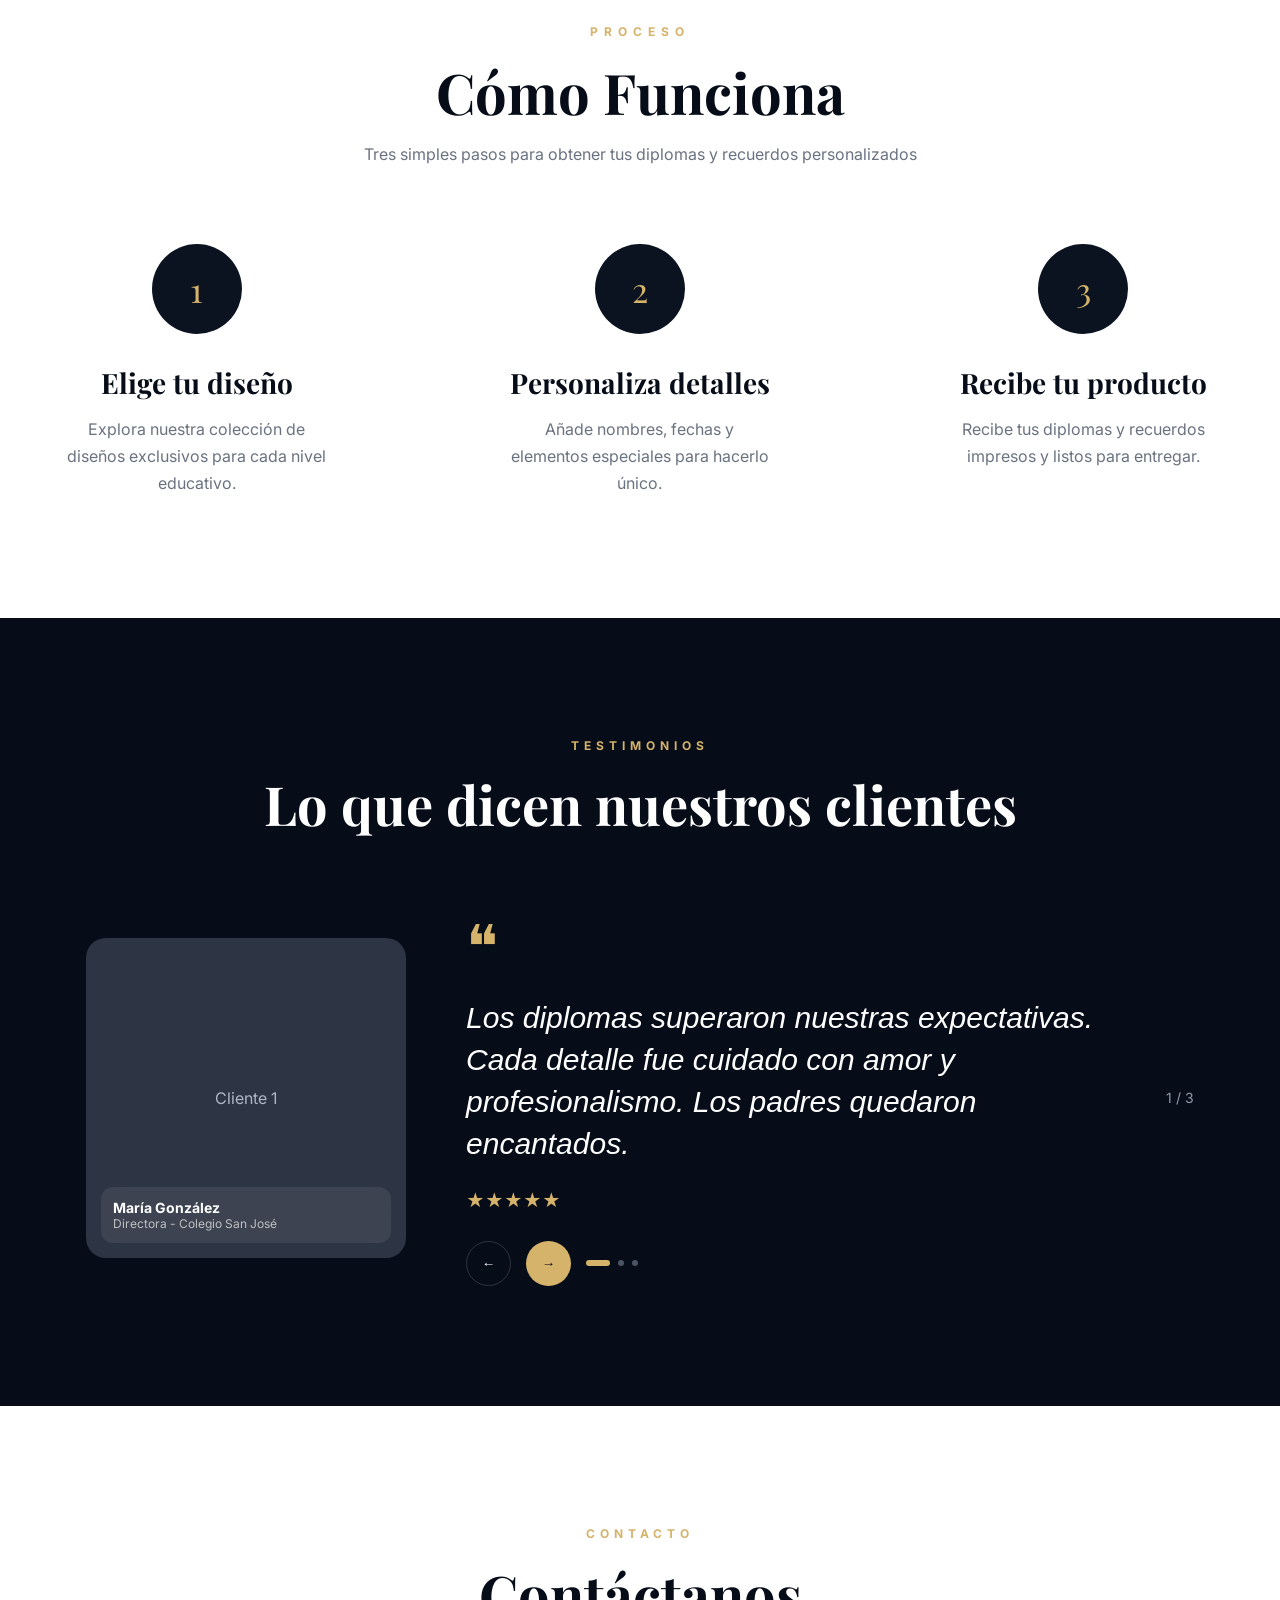
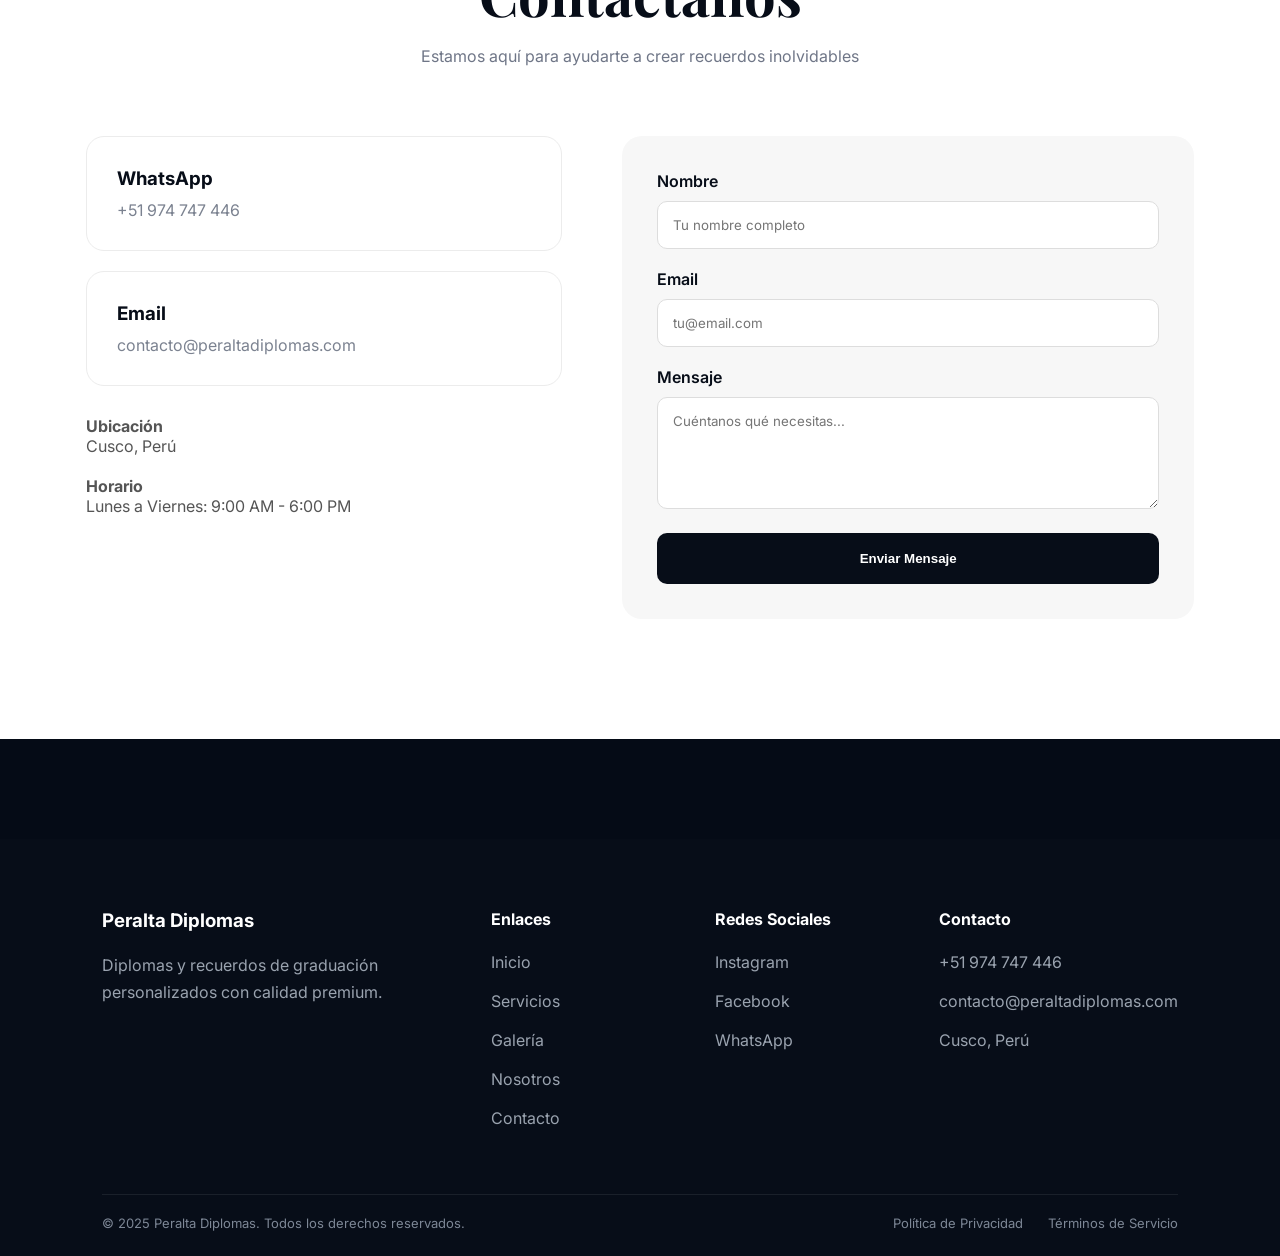
==== commit 5a1e20d8: "Avance contacto footer y navegacion" ====
--- a/index.html
+++ b/index.html
@@ -270,6 +270,261 @@
         Ver catálogo completo →
     </a>
 </div>
+<!-- SOBRE NOSOTROS -->
+
+<section class="about-preview" id="nosotros">
+
+    <div class="about-content">
+
+        <p class="section-tag">SOBRE NOSOTROS</p>
+
+        <h2>
+            Creamos recuerdos que
+            <span>duran para siempre</span>
+        </h2>
+
+        <p>
+            En PeraltaDiplomas entendemos que la graduación es mucho más que un evento escolar.
+            Es el cierre de una etapa llena de aprendizajes, amistades y momentos inolvidables.
+            Por eso, cada diploma y recuerdo que creamos está pensado para capturar esa emoción
+            y convertirla en un tesoro permanente.
+        </p>
+
+        <p>
+            Con más de 15 años de experiencia trabajando con escuelas y familias de todo el país,
+            nos hemos especializado en diseños que combinan calidad artesanal con tecnología de
+            impresión de última generación. Cada pieza es personalizada con amor y atención al detalle.
+        </p>
+
+        <div class="about-stats">
+            <div>
+                <h3>500+</h3>
+                <p>Escuelas satisfechas</p>
+            </div>
+
+            <div>
+                <h3>15+</h3>
+                <p>Años de experiencia</p>
+            </div>
+
+            <div>
+                <h3>50K+</h3>
+                <p>Diplomas entregados</p>
+            </div>
+        </div>
+
+        <a href="nosotros.html" class="about-link">
+            Conoce nuestra historia →
+        </a>
+
+    </div>
+
+    <div class="about-images">
+
+        <div class="about-img img-small">
+            Taller / producción
+        </div>
+
+        <div class="about-img img-large">
+            Diplomas premium
+        </div>
+
+    </div>
+
+</section>
+
+<!-- PROCESO -->
+
+<section class="process-section">
+
+    <p class="process-tag">PROCESO</p>
+
+    <h2>Cómo Funciona</h2>
+
+    <p class="process-description">
+        Tres simples pasos para obtener tus diplomas y recuerdos personalizados
+    </p>
+
+    <div class="process-grid">
+
+        <div class="process-card">
+
+            <div class="process-number">1</div>
+
+            <h3>Elige tu diseño</h3>
+
+            <p>
+                Explora nuestra colección de diseños exclusivos para cada nivel educativo.
+            </p>
+
+        </div>
+
+        <div class="process-card">
+
+            <div class="process-number">2</div>
+
+            <h3>Personaliza detalles</h3>
+
+            <p>
+                Añade nombres, fechas y elementos especiales para hacerlo único.
+            </p>
+
+        </div>
+
+        <div class="process-card">
+
+            <div class="process-number">3</div>
+
+            <h3>Recibe tu producto</h3>
+
+            <p>
+                Recibe tus diplomas y recuerdos impresos y listos para entregar.
+            </p>
+
+        </div>
+
+    </div>
+
+</section>
+<!-- TESTIMONIOS -->
+
+<section class="testimonials-section">
+
+    <p class="testimonials-tag">TESTIMONIOS</p>
+
+    <h2>Lo que dicen nuestros clientes</h2>
+
+    <div class="testimonial-wrapper">
+
+        <div class="testimonial-image">
+
+            <div class="testimonial-placeholder" id="testimonialImage">
+             Cliente 1
+            </div>
+
+            <div class="testimonial-info">
+                <h4 id="testimonialName">María González</h4>
+                <p id="testimonialRole">Directora - Colegio San José</p>
+            </div>
+
+        </div>
+
+        <div class="testimonial-content">
+
+            <div class="quote-mark">❝</div>
+
+            <p class="testimonial-text" id="testimonialText">
+                Los diplomas superaron nuestras expectativas.
+                Cada detalle fue cuidado con amor y profesionalismo.
+                Los padres quedaron encantados.
+            </p>
+
+            <div class="stars">
+                ★★★★★
+            </div>
+
+            <div class="testimonial-controls">
+
+                <button class="nav-btn">←</button>
+
+                <button class="nav-btn active-btn">→</button>
+
+                <div class="dots">
+
+                <span class="dot active-dot"></span>
+
+                <span class="dot"></span>
+
+                <span class="dot"></span>
+
+</div>
+
+            </div>
+
+        </div>
+
+        <div class="testimonial-counter" id="testimonialCounter">
+            1 / 3
+        </div>
+
+    </div>
+
+</section>
+<!-- CONTACTO -->
+
+<section class="contact-section">
+
+    <p class="contact-tag">CONTACTO</p>
+
+    <h2>Contáctanos</h2>
+
+    <p class="contact-subtitle">
+        Estamos aquí para ayudarte a crear recuerdos inolvidables
+    </p>
+
+    <div class="contact-wrapper">
+
+        <div class="contact-info">
+
+            <div class="contact-card">
+
+                <h3>WhatsApp</h3>
+
+                <p>+51 974 747 446</p>
+
+            </div>
+
+            <div class="contact-card">
+
+                <h3>Email</h3>
+
+                <p>contacto@peraltadiplomas.com</p>
+
+            </div>
+
+            <div class="contact-details">
+
+                <p><strong>Ubicación</strong><br>
+                Cusco, Perú</p>
+
+                <p><strong>Horario</strong><br>
+                Lunes a Viernes: 9:00 AM - 6:00 PM</p>
+
+            </div>
+
+        </div>
+
+        <form class="contact-form">
+
+            <label>Nombre</label>
+
+            <input
+            type="text"
+            placeholder="Tu nombre completo">
+
+            <label>Email</label>
+
+            <input
+            type="email"
+            placeholder="tu@email.com">
+
+            <label>Mensaje</label>
+
+            <textarea
+            placeholder="Cuéntanos qué necesitas..."
+            rows="5"></textarea>
+
+            <button type="submit">
+
+                Enviar Mensaje
+
+            </button>
+
+        </form>
+
+    </div>
+
+</section>
 
 </section>
 
@@ -281,6 +536,72 @@
         ☎
     </a>
 
+<footer class="footer">
+
+    <div class="footer-content">
+
+        <div class="footer-column">
+
+            <h3>Peralta Diplomas</h3>
+
+            <p>
+                Diplomas y recuerdos de graduación personalizados
+                con calidad premium.
+            </p>
+
+        </div>
+
+        <div class="footer-column">
+
+            <h4>Enlaces</h4>
+
+            <a href="#">Inicio</a>
+            <a href="#">Servicios</a>
+            <a href="#">Galería</a>
+            <a href="#">Nosotros</a>
+            <a href="#">Contacto</a>
+
+        </div>
+
+        <div class="footer-column">
+
+            <h4>Redes Sociales</h4>
+
+            <a href="#">Instagram</a>
+            <a href="#">Facebook</a>
+            <a href="#">WhatsApp</a>
+
+        </div>
+
+        <div class="footer-column">
+
+            <h4>Contacto</h4>
+
+            <p>+51 974 747 446</p>
+            <p>contacto@peraltadiplomas.com</p>
+            <p>Cusco, Perú</p>
+
+        </div>
+
+    </div>
+
+    <div class="footer-bottom">
+
+        <p>
+            © 2025 Peralta Diplomas. Todos los derechos reservados.
+        </p>
+
+        <div class="footer-links">
+
+            <a href="#">Política de Privacidad</a>
+
+            <a href="#">Términos de Servicio</a>
+
+        </div>
+
+    </div>
+
+</footer>
 
     <script src="js/script.js"></script>
 </body>
--- a/css/style.css
+++ b/css/style.css
@@ -557,12 +557,11 @@
     margin:0 auto 70px;
 }
 
-.section-tag{
+.about-content .section-tag{
     color:#d6b36a;
     letter-spacing:6px;
-    font-size:13px;
-    font-weight:800;
-    margin-bottom:18px;
+    font-weight:700;
+    text-transform:uppercase;
 }
 
 .designs-section h2{
@@ -962,7 +961,7 @@
     display:flex;
     justify-content:center;
     align-items:center;
-    margin-top:50px;
+    margin-top:20px;
 }
 
 .catalog-button{
@@ -978,6 +977,8 @@
     text-decoration:none;
     font-weight:800;
     transition:0.3s ease;
+    position: relative;
+    top: -10px;
 }
 
 .catalog-button:hover{
@@ -990,3 +991,598 @@
     letter-spacing:6px;
     font-weight:700;
 }
+/* ========================= */
+/* SOBRE NOSOTROS */
+/* ========================= */
+
+.about-preview{
+    display:grid;
+    grid-template-columns:1fr 1fr;
+    gap:90px;
+    align-items:center;
+
+    width:100vw;
+    margin-left:calc(50% - 50vw);
+
+    padding:100px 8%;
+    background:#070d18;
+}
+
+.about-content h2{
+    font-family:'Playfair Display', serif;
+    font-size:54px;
+    line-height:1.05;
+    color:white;
+    margin-bottom:30px;
+}
+
+.about-content h2 span{
+    color:#d6b36a;
+    display:block;
+}
+
+.about-content p{
+    color:#aeb7c6;
+    font-size:17px;
+    line-height:1.8;
+    margin-bottom:22px;
+}
+
+.about-stats{
+    display:grid;
+    grid-template-columns:repeat(3, 1fr);
+    gap:30px;
+    margin:45px 0 35px;
+}
+
+.about-stats h3{
+    font-family:'Playfair Display', serif;
+    color:#d6b36a;
+    font-size:34px;
+}
+
+.about-stats p{
+    font-size:13px;
+    color:#8f99aa;
+    margin:0;
+}
+
+.about-link{
+    color:#d6b36a;
+    text-decoration:none;
+    font-weight:700;
+    font-size:14px;
+}
+
+.about-images{
+    position:relative;
+    min-height:420px;
+}
+
+.about-img{
+    position:absolute;
+    border-radius:18px;
+    background:
+        radial-gradient(circle at center, rgba(214,179,106,.22), transparent 45%),
+        linear-gradient(135deg, #293241, #111827);
+    color:#9ca3af;
+    display:flex;
+    align-items:center;
+    justify-content:center;
+    text-align:center;
+    border:1px solid rgba(255,255,255,.08);
+}
+
+.img-small{
+    width:280px;
+    height:180px;
+    left:0;
+    top:0;
+}
+
+.img-large{
+    width:340px;
+    height:360px;
+    right:0;
+    top:240px;
+}
+
+.img-large::after{
+    content:"";
+    position:absolute;
+    right:-25px;
+    bottom:-25px;
+    width:95px;
+    height:95px;
+    border-radius:14px;
+    border:1px solid rgba(255,255,255,.12);
+}
+
+@media(max-width:1000px){
+    .about-preview{
+        grid-template-columns:1fr;
+    }
+
+    .about-images{
+    position:relative;
+    min-height:700px;
+}
+
+    .img-small,
+    .img-large{
+        position:relative;
+        width:100%;
+        left:auto;
+        right:auto;
+        top:auto;
+        margin-bottom:25px;
+    }
+}
+/* ========================= */
+/* PROCESO */
+/* ========================= */
+
+.process-section{
+    width:100vw;
+    margin-left:calc(50% - 50vw);
+    padding:120px 0;
+    text-align:center;
+    background:#ffffff;
+}
+
+
+.process-tag{
+    color:#d6b36a;
+    letter-spacing:6px;
+    font-size:12px;
+    font-weight:700;
+    margin-bottom:15px;
+}
+
+.process-section h2{
+    font-family:'Playfair Display', serif;
+    font-size:56px;
+    color:#070d18;
+    margin-bottom:15px;
+}
+
+.process-description{
+    color:#6b7280;
+    max-width:700px;
+    margin:0 auto 80px;
+}
+
+.process-grid{
+    display:grid;
+    grid-template-columns:repeat(3,1fr);
+    gap:50px;
+}
+
+.process-card{
+    text-align:center;
+    position:relative;
+}
+
+.process-number{
+    width:90px;
+    height:90px;
+    margin:0 auto 30px;
+    border-radius:50%;
+    background:#0b1220;
+    color:#d6b36a;
+    display:flex;
+    align-items:center;
+    justify-content:center;
+    font-size:34px;
+    font-family:'Playfair Display', serif;
+}
+
+.process-card h3{
+    font-family:'Playfair Display', serif;
+    color:#070d18;
+    font-size:28px;
+    margin-bottom:15px;
+}
+
+.process-card p{
+    color:#6b7280;
+    line-height:1.7;
+    max-width:260px;
+    margin:auto;
+}
+/* ========================= */
+/* TESTIMONIOS */
+/* ========================= */
+
+.testimonials-section{
+    width:100vw;
+    margin-left:calc(50% - 50vw);
+
+    padding:120px 8%;
+    background:#070d18;
+}
+
+.testimonials-tag{
+    text-align:center;
+    color:#d6b36a;
+    letter-spacing:5px;
+    font-size:12px;
+    font-weight:700;
+    margin-bottom:15px;
+}
+
+.testimonials-section h2{
+    text-align:center;
+    color:white;
+    font-family:'Playfair Display', serif;
+    font-size:54px;
+    margin-bottom:70px;
+}
+
+.testimonial-wrapper{
+    display:grid;
+    grid-template-columns:320px 1fr auto;
+    gap:60px;
+    align-items:center;
+}
+
+.testimonial-image{
+    position:relative;
+}
+
+.testimonial-placeholder{
+    width:100%;
+    height:320px;
+    border-radius:20px;
+    background:#2d3443;
+    color:#aeb7c6;
+    display:flex;
+    align-items:center;
+    justify-content:center;
+}
+
+.testimonial-info{
+    position:absolute;
+    left:15px;
+    right:15px;
+    bottom:15px;
+    padding:12px;
+    border-radius:12px;
+    background:rgba(255,255,255,.08);
+    backdrop-filter:blur(10px);
+}
+
+.testimonial-info h4{
+    color:white;
+    font-size:14px;
+}
+
+.testimonial-info p{
+    color:#c0c0c0;
+    font-size:12px;
+}
+
+.quote-mark{
+    color:#d6b36a;
+    font-size:60px;
+    margin-bottom:15px;
+}
+
+.testimonial-text{
+    color:white;
+    font-size:30px;
+    line-height:1.4;
+    max-width:700px;
+    font-style:italic;
+}
+
+.stars{
+    color:#d6b36a;
+    margin-top:25px;
+    font-size:18px;
+}
+
+.testimonial-controls{
+    display:flex;
+    align-items:center;
+    gap:15px;
+    margin-top:30px;
+}
+
+.nav-btn{
+    width:45px;
+    height:45px;
+    border-radius:50%;
+    border:1px solid rgba(255,255,255,.15);
+    background:transparent;
+    color:white;
+    cursor:pointer;
+}
+
+.active-btn{
+    background:#d6b36a;
+    color:#070d18;
+    border:none;
+}
+
+.dots{
+    display:flex;
+    gap:8px;
+}
+
+.dot{
+    width:6px;
+    height:6px;
+    border-radius:50%;
+    background:#4b5563;
+}
+
+.active-dot{
+    width:24px;
+    border-radius:20px;
+    background:#d6b36a;
+}
+
+.testimonial-counter{
+    color:#8f99aa;
+    font-size:14px;
+}
+/* ========================= */
+/* CONTACTO */
+/* ========================= */
+
+.contact-section{
+
+    width:100vw;
+    margin-left:calc(50% - 50vw);
+
+    background:#ffffff;
+
+    padding:120px 8%;
+
+    text-align:center;
+}
+
+.contact-tag{
+
+    color:#d6b36a;
+
+    letter-spacing:5px;
+
+    font-size:12px;
+
+    font-weight:700;
+
+    margin-bottom:15px;
+}
+
+.contact-section h2{
+
+    font-family:'Playfair Display', serif;
+
+    font-size:56px;
+
+    color:#070d18;
+
+    margin-bottom:15px;
+}
+
+.contact-subtitle{
+
+    color:#6f7687;
+
+    margin-bottom:70px;
+}
+
+.contact-wrapper{
+
+    display:grid;
+
+    grid-template-columns:1fr 1.2fr;
+
+    gap:60px;
+
+    align-items:start;
+}
+
+.contact-info{
+
+    text-align:left;
+}
+
+.contact-card{
+
+    background:#ffffff;
+
+    border:1px solid #ececec;
+
+    border-radius:18px;
+
+    padding:30px;
+
+    margin-bottom:20px;
+}
+
+.contact-card h3{
+
+    color:#070d18;
+
+    margin-bottom:10px;
+}
+
+.contact-card p{
+
+    color:#7b8290;
+}
+
+.contact-details{
+
+    margin-top:30px;
+}
+
+.contact-details p{
+
+    margin-bottom:20px;
+
+    color:#555;
+}
+
+.contact-form{
+
+    background:#f7f7f7;
+
+    border-radius:20px;
+
+    padding:35px;
+
+    text-align:left;
+}
+
+.contact-form label{
+
+    display:block;
+
+    margin-bottom:10px;
+
+    font-weight:600;
+
+    color:#070d18;
+}
+
+.contact-form input,
+.contact-form textarea{
+
+    width:100%;
+
+    padding:15px;
+
+    border:1px solid #dddddd;
+
+    border-radius:10px;
+
+    margin-bottom:20px;
+
+    font-family:inherit;
+}
+
+.contact-form button{
+
+    width:100%;
+
+    border:none;
+
+    background:#070d18;
+
+    color:white;
+
+    padding:18px;
+
+    border-radius:10px;
+
+    font-weight:700;
+
+    cursor:pointer;
+}
+
+.contact-form button:hover{
+
+    background:#d6b36a;
+
+    color:#070d18;
+}
+/* ========================= */
+/* FOOTER */
+/* ========================= */
+
+.footer{
+
+    width:100vw;
+    margin-left:calc(50% - 50vw);
+
+    background:#070d18;
+
+    padding:70px 8% 25px;
+}
+
+.footer-content{
+
+    display:grid;
+
+    grid-template-columns:
+    2fr
+    1fr
+    1fr
+    1fr;
+
+    gap:60px;
+
+    margin-bottom:50px;
+}
+
+.footer-column h3,
+.footer-column h4{
+
+    color:white;
+
+    margin-bottom:20px;
+}
+
+.footer-column p,
+.footer-column a{
+
+    color:#9aa3af;
+
+    text-decoration:none;
+
+    display:block;
+
+    margin-bottom:12px;
+
+    line-height:1.7;
+}
+
+.footer-column a:hover{
+
+    color:#d6b36a;
+}
+
+.footer-bottom{
+
+    border-top:1px solid rgba(255,255,255,.08);
+
+    padding-top:20px;
+
+    display:flex;
+
+    justify-content:space-between;
+
+    align-items:center;
+}
+
+.footer-bottom p{
+
+    color:#7d8796;
+
+    font-size:13px;
+}
+
+.footer-links{
+
+    display:flex;
+
+    gap:25px;
+}
+
+.footer-links a{
+
+    color:#7d8796;
+
+    text-decoration:none;
+
+    font-size:13px;
+}
+
+.footer-links a:hover{
+
+    color:#d6b36a;
+}
